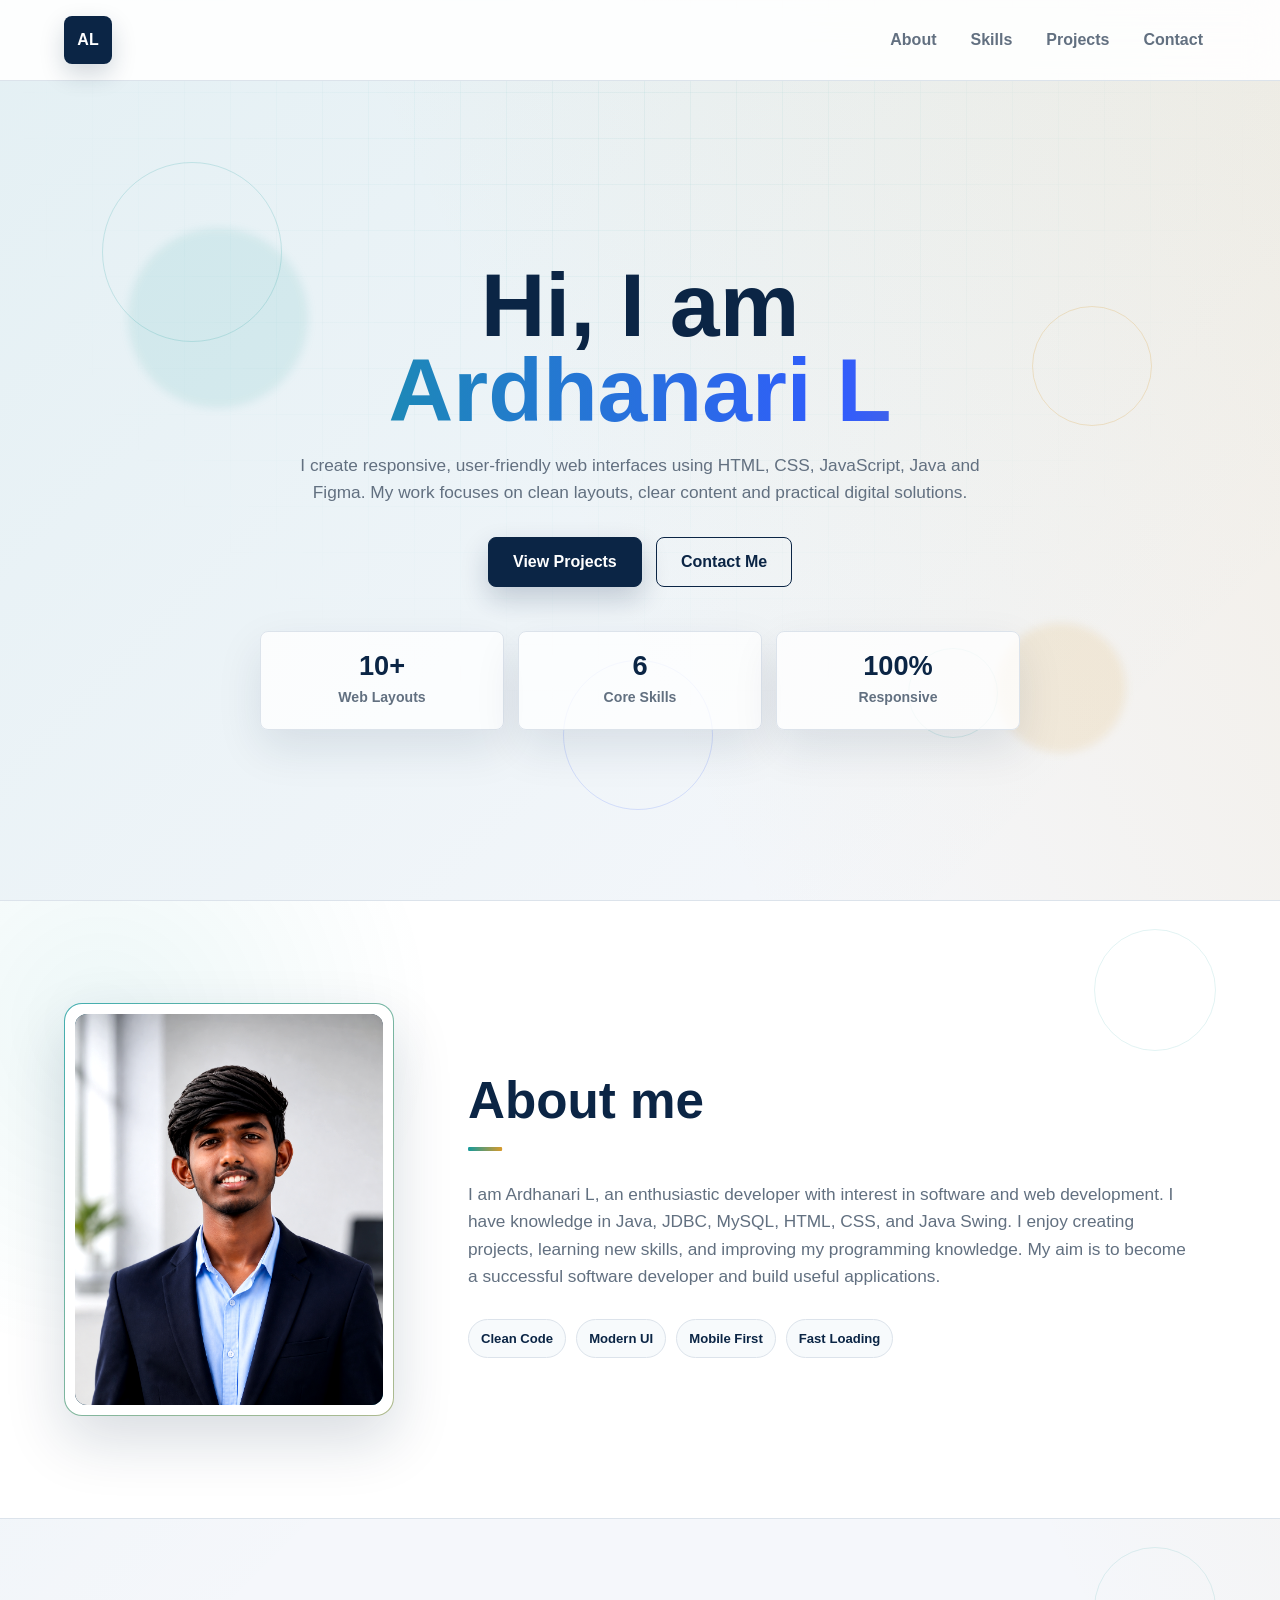
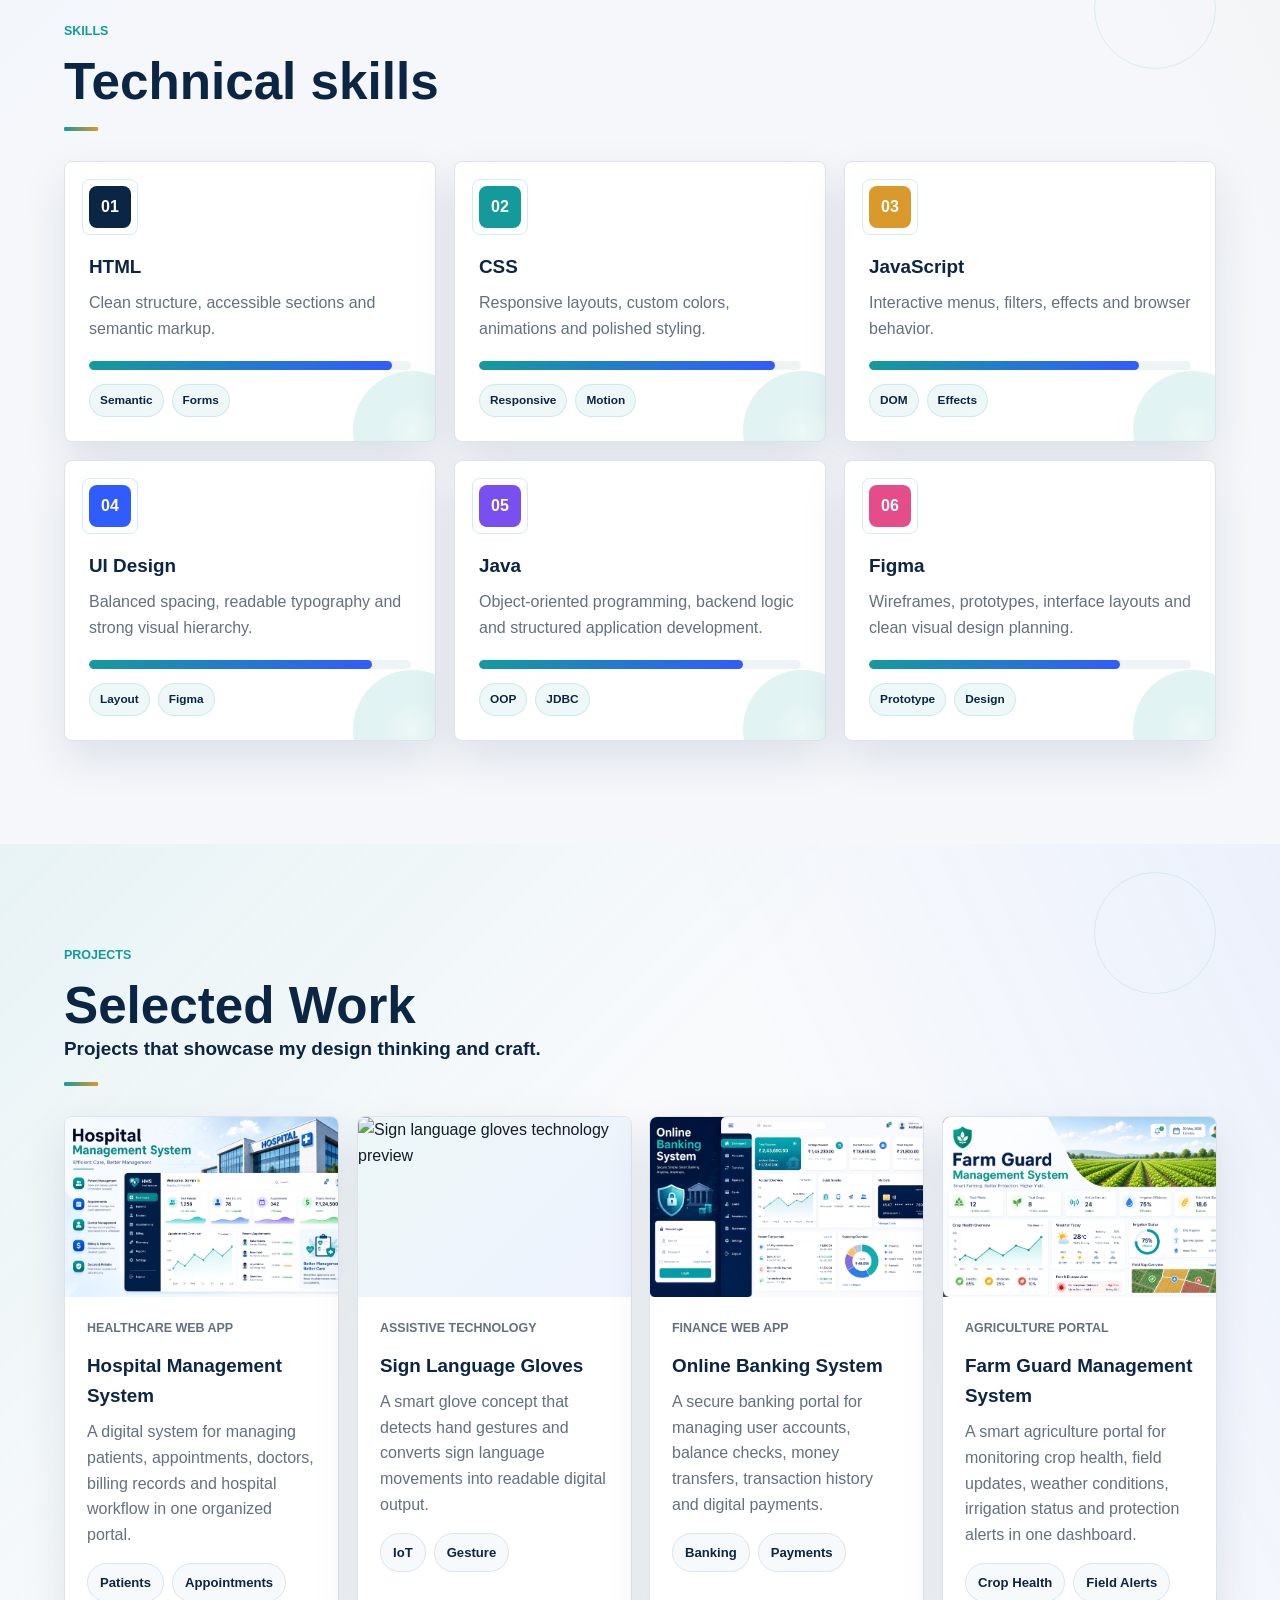
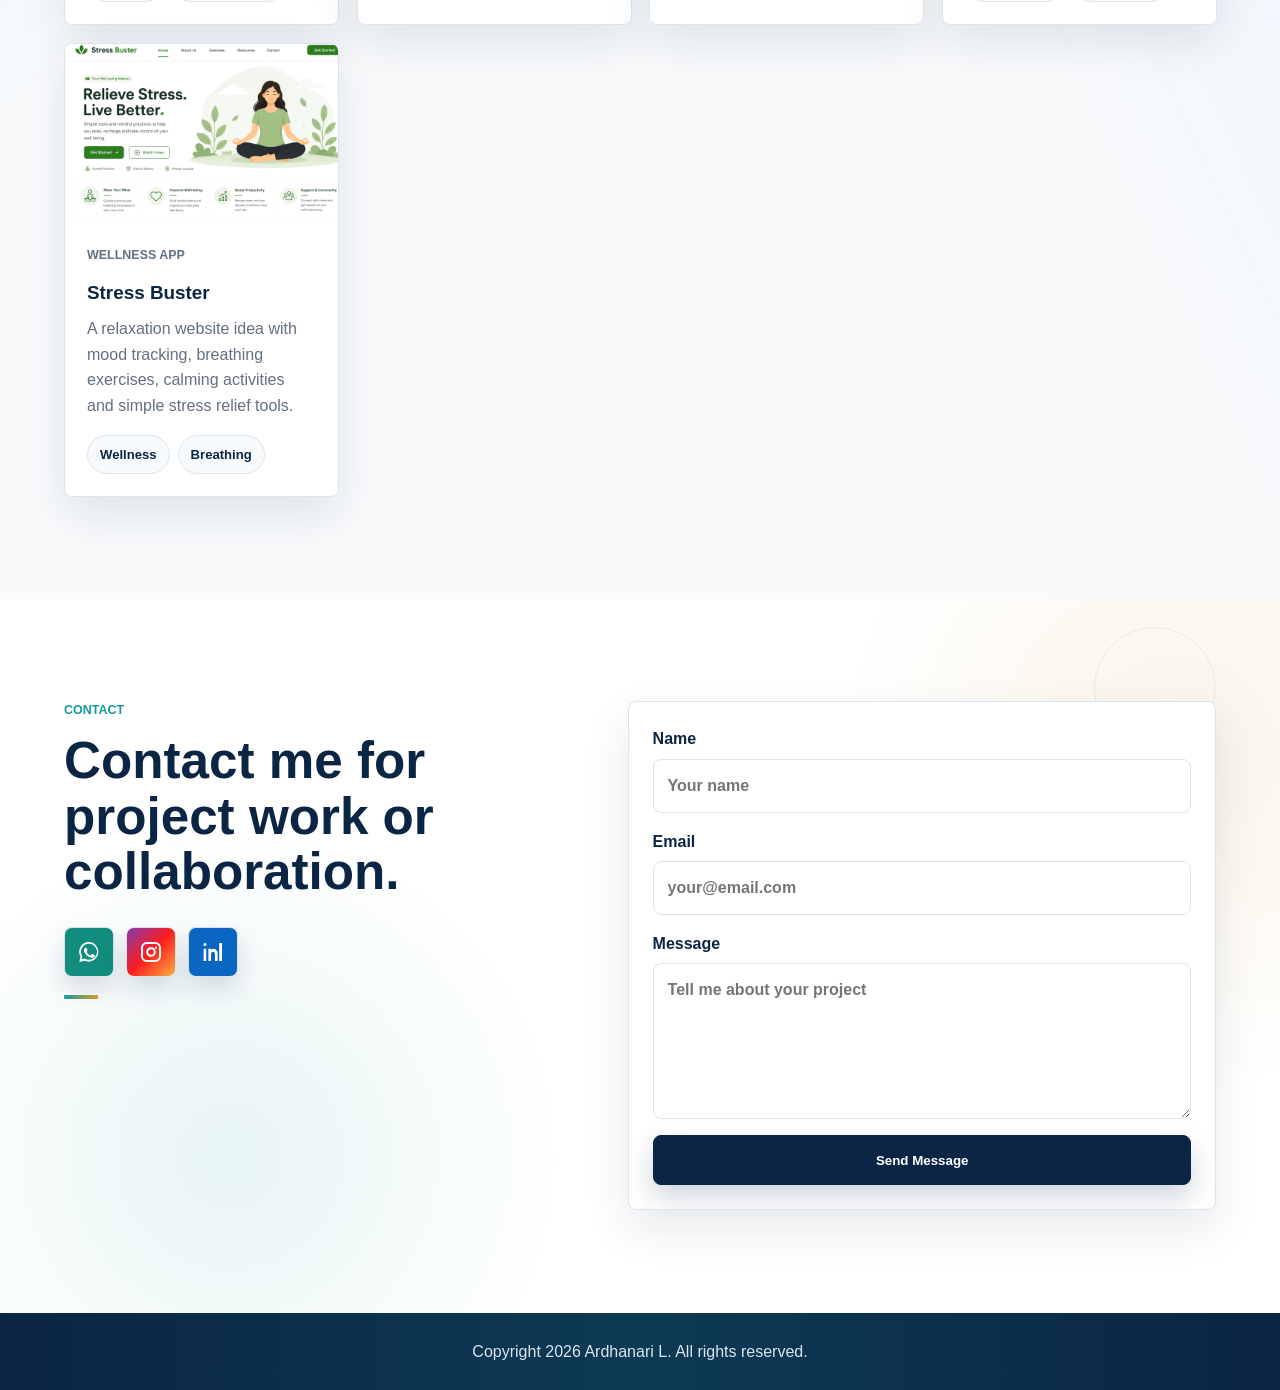
==== docs/index.html @ 386e97bb "docs added" ====
<!DOCTYPE html>
<html lang="en">
<head>
  <meta charset="UTF-8" />
  <meta name="viewport" content="width=device-width, initial-scale=1.0" />
  <title>Ardhanari L | Portfolio</title>
  <link rel="stylesheet" href="styles.css" />
</head>
<body>
  <div class="cursor-dot" aria-hidden="true"></div>
  <div class="cursor-ring" aria-hidden="true"></div>
  <div class="ambient-motion" aria-hidden="true">
    <span></span>
    <span></span>
    <span></span>
    <span></span>
  </div>

  <header class="site-header">
    <a class="logo" href="#home" aria-label="Go to home">AL</a>

    <button class="nav-toggle" type="button" aria-label="Open menu" aria-expanded="false">
      <span></span>
      <span></span>
      <span></span>
    </button>

    <nav class="nav-links" aria-label="Main navigation">
      <a href="#about">About</a>
      <a href="#skills">Skills</a>
      <a href="#projects">Projects</a>
      <a href="#contact">Contact</a>
    </nav>
  </header>

  <main>
    <section class="hero" id="home">
      <div class="hero-copy">
        <p class="eyebrow"></p>
        <h1>Hi, I am <span>Ardhanari L</span></h1>
        <p class="hero-text">
          I create responsive, user-friendly web interfaces using HTML, CSS, JavaScript, Java and Figma. My work focuses on clean layouts, clear content and practical digital solutions.
        </p>
        <div class="hero-actions">
          <a class="btn primary" href="#projects">View Projects</a>
          <a class="btn secondary" href="#contact">Contact Me</a>
        </div>
        <div class="hero-stats" aria-label="Portfolio highlights">
          <div>
            <strong>10+</strong>
            <span>Web Layouts</span>
          </div>
          <div>
            <strong>6</strong>
            <span>Core Skills</span>
          </div>
          <div>
            <strong>100%</strong>
            <span>Responsive</span>
          </div>
        </div>
      </div>
    </section>

    <section class="section about-section" id="about">
      <div class="about-layout">
        <div class="about-photo">
          <div class="photo-bg" aria-hidden="true"></div>
          <img src="assets/about-profile-altered.png" alt="Ardhanari L profile photo" />
        </div>
        <div>
          <div class="section-heading">
            <p class="eyebrow"></p>
            <h2>About me</h2>
          </div>
          <p class="about-text">
            I am Ardhanari L, an enthusiastic developer with interest in software and web development. I have knowledge in Java, JDBC, MySQL, HTML, CSS, and Java Swing. I enjoy creating projects, learning new skills, and improving my programming knowledge. My aim is to become a successful software developer and build useful applications.
          </p>
          <div class="about-strip">
            <span>Clean Code</span>
            <span>Modern UI</span>
            <span>Mobile First</span>
            <span>Fast Loading</span>
          </div>
        </div>
      </div>
    </section>

    <section class="section" id="skills">
      <div class="section-heading">
        <p class="eyebrow">Skills</p>
        <h2>Technical skills</h2>
      </div>

      <div class="skills-grid">
        <div class="skill-card">
          <span>01</span>
          <h3>HTML</h3>
          <p>Clean structure, accessible sections and semantic markup.</p>
          <div class="skill-meter" style="--level: 94%"><i></i></div>
          <div class="skill-chips">
            <small>Semantic</small>
            <small>Forms</small>
          </div>
        </div>
        <div class="skill-card">
          <span>02</span>
          <h3>CSS</h3>
          <p>Responsive layouts, custom colors, animations and polished styling.</p>
          <div class="skill-meter" style="--level: 92%"><i></i></div>
          <div class="skill-chips">
            <small>Responsive</small>
            <small>Motion</small>
          </div>
        </div>
        <div class="skill-card">
          <span>03</span>
          <h3>JavaScript</h3>
          <p>Interactive menus, filters, effects and browser behavior.</p>
          <div class="skill-meter" style="--level: 84%"><i></i></div>
          <div class="skill-chips">
            <small>DOM</small>
            <small>Effects</small>
          </div>
        </div>
        <div class="skill-card">
          <span>04</span>
          <h3>UI Design</h3>
          <p>Balanced spacing, readable typography and strong visual hierarchy.</p>
          <div class="skill-meter" style="--level: 88%"><i></i></div>
          <div class="skill-chips">
            <small>Layout</small>
            <small>Figma</small>
          </div>
        </div>
        <div class="skill-card">
          <span>05</span>
          <h3>Java</h3>
          <p>Object-oriented programming, backend logic and structured application development.</p>
          <div class="skill-meter" style="--level: 82%"><i></i></div>
          <div class="skill-chips">
            <small>OOP</small>
            <small>JDBC</small>
          </div>
        </div>
        <div class="skill-card">
          <span>06</span>
          <h3>Figma</h3>
          <p>Wireframes, prototypes, interface layouts and clean visual design planning.</p>
          <div class="skill-meter" style="--level: 78%"><i></i></div>
          <div class="skill-chips">
            <small>Prototype</small>
            <small>Design</small>
          </div>
        </div>
      </div>
    </section>

    <section class="section projects-section" id="projects">
      <div class="section-heading">
        <p class="eyebrow">Projects</p>
        <h2>Selected Work</h2>
        <h3>Projects that showcase my design thinking and craft.</h3>
      </div>

      <div class="project-grid">
        <article class="project-card hospital">
          <div class="project-visual" aria-label="Hospital management system related image">
            <img src="assets/hospital-management-system.png" alt="Hospital management system dashboard preview" />
          </div>
          <div class="project-body">
            <p class="project-type">Healthcare Web App</p>
            <h3>Hospital Management System</h3>
            <p>A digital system for managing patients, appointments, doctors, billing records and hospital workflow in one organized portal.</p>
            <div class="project-tags">
              <span>Patients</span>
              <span>Appointments</span>
            </div>
          </div>
        </article>

        <article class="project-card gloves">
          <div class="project-visual" aria-label="Sign language gloves related image">
            <img src="https://physicsworld.com/wp-content/uploads/2017/07/2017-07-19-flash-1.jpg" alt="Sign language gloves technology preview" data-fallback="Sign Language Gloves" />
          </div>
          <div class="project-body">
            <p class="project-type">Assistive Technology</p>
            <h3>Sign Language Gloves</h3>
            <p>A smart glove concept that detects hand gestures and converts sign language movements into readable digital output.</p>
            <div class="project-tags">
              <span>IoT</span>
              <span>Gesture</span>
            </div>
          </div>
        </article>

        <article class="project-card banking">
          <div class="project-visual" aria-label="Online banking system related image">
            <img src="assets/online-banking-system.png" alt="Online banking system dashboard preview" />
          </div>
          <div class="project-body">
            <p class="project-type">Finance Web App</p>
            <h3>Online Banking System</h3>
            <p>A secure banking portal for managing user accounts, balance checks, money transfers, transaction history and digital payments.</p>
            <div class="project-tags">
              <span>Banking</span>
              <span>Payments</span>
            </div>
          </div>
        </article>

        <article class="project-card farm">
          <div class="project-visual" aria-label="Farm guard digital management portal related image">
            <img src="assets/farm-guard-management-system-v2.png" alt="Farm Guard management system dashboard preview" />
          </div>
          <div class="project-body">
            <p class="project-type">Agriculture Portal</p>
            <h3>Farm Guard Management System</h3>
            <p>A smart agriculture portal for monitoring crop health, field updates, weather conditions, irrigation status and protection alerts in one dashboard.</p>
            <div class="project-tags">
              <span>Crop Health</span>
              <span>Field Alerts</span>
            </div>
          </div>
        </article>

        <article class="project-card stress">
          <div class="project-visual" aria-label="Stress buster related image">
            <img src="assets/stress-buster.png" alt="Stress Buster wellness website preview" />
          </div>
          <div class="project-body">
            <p class="project-type">Wellness App</p>
            <h3>Stress Buster</h3>
            <p>A relaxation website idea with mood tracking, breathing exercises, calming activities and simple stress relief tools.</p>
            <div class="project-tags">
              <span>Wellness</span>
              <span>Breathing</span>
            </div>
          </div>
        </article>
      </div>
    </section>

    <section class="section contact-section" id="contact">
      <div class="section-heading">
        <p class="eyebrow">Contact</p>
        <h2>Contact me for project work or collaboration.</h2>
        <div class="social-links" aria-label="Social media links">
          <a class="social-link whatsapp" href="https://wa.me/919363608594" target="_blank" rel="noreferrer" aria-label="WhatsApp">
            <svg viewBox="0 0 24 24" aria-hidden="true">
              <path d="M12.04 2a9.84 9.84 0 0 0-8.48 14.84L2.36 22l5.28-1.16A9.82 9.82 0 1 0 12.04 2Zm0 1.8a8.02 8.02 0 1 1 0 16.04 8.05 8.05 0 0 1-4.06-1.1l-.3-.18-3.04.66.68-2.94-.2-.32A8.03 8.03 0 0 1 12.04 3.8Zm-3.42 4.1c-.18 0-.46.07-.7.34-.24.26-.92.9-.92 2.2s.94 2.56 1.08 2.74c.14.18 1.84 2.92 4.56 3.98 2.26.9 2.72.72 3.22.68.5-.04 1.6-.66 1.82-1.3.22-.64.22-1.18.16-1.3-.08-.12-.26-.18-.54-.32-.28-.14-1.62-.8-1.88-.9-.26-.1-.44-.14-.62.14-.18.28-.72.9-.88 1.08-.16.18-.32.2-.6.06-.28-.14-1.18-.44-2.24-1.38-.82-.74-1.38-1.66-1.54-1.94-.16-.28-.02-.42.12-.56.12-.12.28-.32.42-.48.14-.16.18-.28.28-.46.1-.18.04-.34-.02-.48-.06-.14-.62-1.5-.86-2.06-.22-.54-.46-.46-.64-.46h-.3Z" />
            </svg>
          </a>
          <a class="social-link instagram" href="https://www.instagram.com/itz._.addhu_07" target="_blank" rel="noreferrer" aria-label="Instagram">
            <svg viewBox="0 0 24 24" aria-hidden="true">
              <path d="M7.8 2h8.4A5.8 5.8 0 0 1 22 7.8v8.4a5.8 5.8 0 0 1-5.8 5.8H7.8A5.8 5.8 0 0 1 2 16.2V7.8A5.8 5.8 0 0 1 7.8 2Zm0 2A3.8 3.8 0 0 0 4 7.8v8.4A3.8 3.8 0 0 0 7.8 20h8.4a3.8 3.8 0 0 0 3.8-3.8V7.8A3.8 3.8 0 0 0 16.2 4H7.8Zm4.2 3.2A4.8 4.8 0 1 1 7.2 12 4.8 4.8 0 0 1 12 7.2Zm0 2A2.8 2.8 0 1 0 14.8 12 2.8 2.8 0 0 0 12 9.2Zm5.05-2.6a1.15 1.15 0 1 1-1.15 1.15 1.15 1.15 0 0 1 1.15-1.15Z" />
            </svg>
          </a>
          <a class="social-link linkedin" href="https://www.linkedin.com/in/Ardhanari L" target="_blank" rel="noreferrer" aria-label="LinkedIn">
            <svg viewBox="0 0 24 24" aria-hidden="true">
              <path d="M5.2 8.7H2.6V21h2.6V8.7ZM3.9 3A1.54 1.54 0 1 0 5.5 4.54 1.53 1.53 0 0 0 3.9 3Zm6 5.7H7.4V21H10v-6.5c0-1.72.78-2.74 2.16-2.74 1.24 0 1.84.88 1.84 2.52V21h2.6v-7.18c0-3.48-1.86-5.1-4.34-5.1A3.02 3.02 0 0 0 10 9.96V8.7ZM18.2 3H21v18h-2.8V3Z" />
            </svg>
          </a>
        </div>
      </div>

      <form class="contact-form">
        <label>
          Name
          <input type="text" placeholder="Your name" required />
        </label>
        <label>
          Email
          <input type="email" placeholder="your@email.com" required />
        </label>
        <label>
          Message
          <textarea rows="5" placeholder="Tell me about your project" required></textarea>
        </label>
        <button class="btn primary" type="submit">Send Message</button>
      </form>
    </section>
  </main>

  <footer class="footer">
    <p>Copyright <span id="year"></span> Ardhanari L. All rights reserved.</p>
  </footer>

  <script src="script.js"></script>
</body>
</html>
---- docs/styles.css ----
:root {
  --ink: #13202b;
  --muted: #627080;
  --paper: #f5f7fb;
  --surface: #ffffff;
  --navy: #0b2545;
  --teal: #159a9c;
  --gold: #d99a2b;
  --blue: #315cfd;
  --line: #dce3eb;
  --shadow: 0 18px 45px rgba(11, 37, 69, 0.1);
}

* {
  box-sizing: border-box;
}

html {
  scroll-behavior: smooth;
}

body {
  position: relative;
  min-height: 100vh;
  margin: 0;
  color: var(--ink);
  font-family: Arial, Helvetica, sans-serif;
  line-height: 1.6;
  background:
    linear-gradient(135deg, rgba(21, 154, 156, 0.08), transparent 32%),
    linear-gradient(245deg, rgba(217, 154, 43, 0.1), transparent 28%),
    var(--paper);
  overflow-x: hidden;
}

body::before {
  position: fixed;
  inset: 0;
  z-index: -2;
  content: "";
  background-image:
    linear-gradient(rgba(21, 154, 156, 0.08) 1px, transparent 1px),
    linear-gradient(90deg, rgba(21, 154, 156, 0.08) 1px, transparent 1px);
  background-size: 46px 46px;
  mask-image: radial-gradient(circle at 50% 10%, rgba(0, 0, 0, 0.72), transparent 62%);
  animation: gridGlide 18s linear infinite;
}

@media (pointer: fine) {
  body,
  a,
  button,
  input,
  textarea {
    cursor: none;
  }
}

.cursor-dot,
.cursor-ring {
  position: fixed;
  top: 0;
  left: 0;
  z-index: 1000;
  border-radius: 50%;
  pointer-events: none;
  opacity: 0;
  transform: translate(-50%, -50%) scale(1);
  transition: opacity 0.2s ease;
}

.cursor-dot {
  width: 8px;
  height: 8px;
  background: var(--teal);
  box-shadow: 0 0 16px rgba(21, 154, 156, 0.55);
}

.cursor-ring {
  width: 36px;
  height: 36px;
  border: 1px solid rgba(11, 37, 69, 0.42);
  transition:
    opacity 0.2s ease,
    width 0.18s ease,
    height 0.18s ease,
    border-color 0.18s ease,
    background 0.18s ease,
    transform 0.18s ease;
}

.cursor-dot.cursor-visible,
.cursor-ring.cursor-visible {
  opacity: 1;
}

.cursor-ring.cursor-hover {
  width: 58px;
  height: 58px;
  border-color: rgba(21, 154, 156, 0.72);
  background: rgba(21, 154, 156, 0.08);
}

.cursor-ring.cursor-click {
  transform: translate(-50%, -50%) scale(0.78);
  background: rgba(217, 154, 43, 0.14);
  border-color: rgba(217, 154, 43, 0.8);
}

.cursor-trail {
  position: fixed;
  z-index: 999;
  width: 6px;
  height: 6px;
  border-radius: 50%;
  pointer-events: none;
  background: var(--gold);
  transform: translate(-50%, -50%) scale(1);
  animation: trailFade 0.6s ease-out forwards;
}

.ambient-motion {
  position: fixed;
  inset: 0;
  z-index: -1;
  pointer-events: none;
  overflow: hidden;
}

.ambient-motion span {
  position: absolute;
  width: 180px;
  aspect-ratio: 1;
  border: 1px solid rgba(21, 154, 156, 0.18);
  border-radius: 50%;
  animation: ambientDrift 14s ease-in-out infinite;
}

.ambient-motion span:nth-child(1) {
  top: 18%;
  left: 8%;
}

.ambient-motion span:nth-child(2) {
  right: 10%;
  top: 34%;
  width: 120px;
  border-color: rgba(217, 154, 43, 0.22);
  animation-delay: -4s;
}

.ambient-motion span:nth-child(3) {
  left: 44%;
  bottom: 10%;
  width: 150px;
  border-color: rgba(49, 92, 253, 0.16);
  animation-delay: -8s;
}

.ambient-motion span:nth-child(4) {
  right: 22%;
  bottom: 18%;
  width: 90px;
  border-color: rgba(21, 154, 156, 0.14);
  animation-delay: -11s;
}

a {
  color: inherit;
  text-decoration: none;
}

img {
  display: block;
  width: 100%;
}

.site-header {
  position: sticky;
  top: 0;
  z-index: 20;
  display: flex;
  align-items: center;
  justify-content: space-between;
  padding: 16px clamp(18px, 5vw, 72px);
  background: rgba(255, 255, 255, 0.9);
  border-bottom: 1px solid var(--line);
  backdrop-filter: blur(16px);
  animation: headerDrop 0.65s ease-out both;
}

.logo {
  display: grid;
  place-items: center;
  width: 48px;
  height: 48px;
  border-radius: 8px;
  color: #fff;
  font-weight: 900;
  background: var(--navy);
  box-shadow: 0 10px 25px rgba(11, 37, 69, 0.18);
  animation: logoPulse 3.8s ease-in-out infinite;
}

.nav-links {
  display: flex;
  align-items: center;
  gap: 8px;
  font-weight: 800;
  color: var(--muted);
}

.nav-links a {
  position: relative;
  border-radius: 8px;
  padding: 9px 13px;
  overflow: hidden;
  transition: color 0.2s ease, background 0.2s ease, transform 0.2s ease;
}

.nav-links a::after {
  position: absolute;
  right: 12px;
  bottom: 6px;
  left: 12px;
  height: 2px;
  content: "";
  background: var(--teal);
  transform: scaleX(0);
  transform-origin: left;
  transition: transform 0.24s ease;
}

.nav-links a:hover,
.nav-links a.active {
  color: var(--navy);
  background: rgba(21, 154, 156, 0.12);
  transform: translateY(-1px);
}

.nav-links a:hover::after,
.nav-links a.active::after {
  transform: scaleX(1);
}

.nav-toggle {
  display: none;
  width: 44px;
  height: 44px;
  padding: 10px;
  border: 1px solid var(--line);
  border-radius: 8px;
  background: #fff;
  cursor: pointer;
}

.nav-toggle span {
  display: block;
  height: 2px;
  margin: 5px 0;
  background: var(--navy);
}

.hero {
  position: relative;
  display: grid;
  align-items: center;
  min-height: calc(100vh - 81px);
  padding: clamp(72px, 9vw, 128px) clamp(18px, 5vw, 72px);
  overflow: hidden;
}

.hero::before,
.hero::after {
  position: absolute;
  z-index: -1;
  content: "";
  border-radius: 50%;
  filter: blur(4px);
  animation: sectionGlow 9s ease-in-out infinite;
}

.hero::before {
  top: 18%;
  left: 10%;
  width: 180px;
  aspect-ratio: 1;
  background: rgba(21, 154, 156, 0.1);
}

.hero::after {
  right: 12%;
  bottom: 18%;
  width: 130px;
  aspect-ratio: 1;
  background: rgba(217, 154, 43, 0.12);
  animation-delay: -4s;
}

.hero-copy {
  width: min(100%, 980px);
  margin: 0 auto;
  text-align: center;
  animation: heroIntro 0.8s ease-out both;
}

.eyebrow,
.project-type {
  margin: 0 0 12px;
  color: var(--teal);
  font-size: 0.78rem;
  font-weight: 900;
  letter-spacing: 0;
  text-transform: uppercase;
}

h1,
h2,
h3,
p {
  margin-top: 0;
}

h1 {
  max-width: 850px;
  margin-inline: auto;
  margin-bottom: 20px;
  color: var(--navy);
  font-size: clamp(3rem, 7vw, 6.8rem);
  line-height: 0.94;
}

h1 span {
  display: block;
  color: transparent;
  background: linear-gradient(90deg, var(--teal), var(--blue), var(--gold), var(--teal));
  background-size: 220% auto;
  background-clip: text;
  animation: nameSweep 4.8s ease-in-out infinite;
}

h2 {
  max-width: 820px;
  margin-bottom: 0;
  color: var(--navy);
  font-size: clamp(2rem, 4vw, 3.9rem);
  line-height: 1.08;
}

h3 {
  margin-bottom: 8px;
  color: var(--navy);
  font-size: 1.18rem;
}

.hero-text,
.about-text {
  max-width: 720px;
  color: var(--muted);
  font-size: clamp(1rem, 1.35vw, 1.18rem);
}

.hero-text {
  margin-inline: auto;
}

.hero-actions {
  display: flex;
  flex-wrap: wrap;
  justify-content: center;
  gap: 14px;
  margin-top: 30px;
}

.btn {
  position: relative;
  display: inline-flex;
  align-items: center;
  justify-content: center;
  min-height: 50px;
  padding: 0 24px;
  border: 1px solid var(--navy);
  border-radius: 8px;
  font-weight: 900;
  cursor: pointer;
  overflow: hidden;
  transition: transform 0.2s ease, box-shadow 0.2s ease, background 0.2s ease;
}

.btn::before {
  position: absolute;
  inset: 0;
  content: "";
  background: linear-gradient(120deg, transparent 20%, rgba(255, 255, 255, 0.36), transparent 80%);
  transform: translateX(-120%);
  transition: transform 0.6s ease;
}

.btn:hover::before {
  transform: translateX(120%);
}

.btn:hover {
  transform: translateY(-2px);
}

.btn,
.skill-card,
.project-card {
  will-change: transform;
}

.btn.primary {
  color: #fff;
  background: var(--navy);
  box-shadow: 0 12px 28px rgba(11, 37, 69, 0.2);
}

.btn.secondary {
  color: var(--navy);
  background: transparent;
}

.hero-stats {
  display: grid;
  grid-template-columns: repeat(3, minmax(0, 1fr));
  gap: 14px;
  max-width: 760px;
  margin: 44px auto 0;
}

.hero-stats div {
  padding: 20px;
  border: 1px solid var(--line);
  border-radius: 8px;
  background: rgba(255, 255, 255, 0.76);
  box-shadow: var(--shadow);
  animation: statIn 0.65s ease-out both;
  transition: transform 0.24s ease, border-color 0.24s ease;
}

.hero-stats div:hover {
  transform: translateY(-5px);
  border-color: rgba(21, 154, 156, 0.4);
}

.hero-stats div:nth-child(2) {
  animation-delay: 0.12s;
}

.hero-stats div:nth-child(3) {
  animation-delay: 0.24s;
}

.hero-stats strong,
.hero-stats span {
  display: block;
}

.hero-stats strong {
  color: var(--navy);
  font-size: 1.7rem;
  line-height: 1;
}

.hero-stats span {
  margin-top: 7px;
  color: var(--muted);
  font-size: 0.88rem;
  font-weight: 800;
}

.image-fallback {
  display: grid;
  place-items: center;
  width: 100%;
  height: 100%;
  padding: 24px;
  color: var(--navy);
  font-weight: 900;
  text-align: center;
  background: linear-gradient(135deg, rgba(21, 154, 156, 0.18), rgba(217, 154, 43, 0.18));
}

.about-photo .image-fallback {
  font-size: clamp(2.5rem, 7vw, 4.5rem);
}

.section {
  position: relative;
  padding: clamp(62px, 8vw, 106px) clamp(18px, 5vw, 72px);
  overflow: hidden;
}

.section::before {
  position: absolute;
  top: 28px;
  right: clamp(18px, 5vw, 72px);
  width: 120px;
  aspect-ratio: 1;
  border: 1px solid rgba(21, 154, 156, 0.12);
  border-radius: 50%;
  content: "";
  pointer-events: none;
  animation: sectionOrbit 10s ease-in-out infinite;
}

.section-heading {
  position: relative;
  margin-bottom: 30px;
}

.section-heading::after {
  display: block;
  width: 76px;
  height: 4px;
  margin-top: 18px;
  border-radius: 999px;
  content: "";
  background: linear-gradient(90deg, var(--teal), var(--gold));
  transform: scaleX(0.45);
  transform-origin: left;
  animation: headingLine 2.8s ease-in-out infinite;
}

.about-section {
  background:
    radial-gradient(circle at 8% 20%, rgba(21, 154, 156, 0.08), transparent 26%),
    #fff;
  border-block: 1px solid var(--line);
}

.about-layout {
  display: grid;
  grid-template-columns: minmax(220px, 330px) minmax(0, 1fr);
  align-items: center;
  gap: clamp(28px, 6vw, 74px);
}

.about-photo {
  position: relative;
  aspect-ratio: 4 / 5;
  padding: 10px;
  border: 1px solid rgba(21, 154, 156, 0.28);
  border-radius: 18px;
  background:
    linear-gradient(#fff, #fff) padding-box,
    linear-gradient(135deg, rgba(21, 154, 156, 0.7), rgba(217, 154, 43, 0.55)) border-box;
  box-shadow: 0 24px 60px rgba(11, 37, 69, 0.16);
  overflow: hidden;
  animation: portraitFloat 5.8s ease-in-out infinite;
}

.photo-bg {
  position: absolute;
  inset: 10px;
  border-radius: 12px;
  background:
    radial-gradient(circle at 18% 18%, rgba(21, 154, 156, 0.38), transparent 34%),
    radial-gradient(circle at 82% 16%, rgba(217, 154, 43, 0.24), transparent 30%),
    linear-gradient(145deg, #0b2545, #173f5f 52%, #159a9c);
}

.photo-bg::before {
  position: absolute;
  inset: 0;
  content: "";
  background-image:
    linear-gradient(rgba(255, 255, 255, 0.08) 1px, transparent 1px),
    linear-gradient(90deg, rgba(255, 255, 255, 0.08) 1px, transparent 1px);
  background-size: 28px 28px;
  mask-image: linear-gradient(to bottom, rgba(0, 0, 0, 0.8), transparent 82%);
}

.about-photo::before {
  position: absolute;
  inset: 0;
  z-index: 1;
  content: "";
  background: linear-gradient(120deg, transparent 20%, rgba(255, 255, 255, 0.28), transparent 80%);
  transform: translateX(-120%);
  animation: photoShine 4.5s ease-in-out infinite;
}

.about-photo img {
  position: relative;
  z-index: 1;
  height: 100%;
  border-radius: 12px;
  object-fit: cover;
  object-position: center top;
  filter: saturate(0.94) contrast(1.05) brightness(1.02);
  mix-blend-mode: normal;
}

.about-photo:hover img {
  transform: scale(1.025);
}

.about-photo img {
  transition: transform 0.55s ease, filter 0.55s ease;
}

.about-photo:hover::after {
  background:
    linear-gradient(to top, rgba(11, 37, 69, 0.82), transparent 44%),
    linear-gradient(135deg, rgba(21, 154, 156, 0.28), transparent 50%),
    radial-gradient(circle at 50% 8%, transparent 34%, rgba(11, 37, 69, 0.18) 100%);
}

.about-photo::after {
  position: absolute;
  inset: 10px;
  border-radius: 12px;
  content: "";
  background:
    linear-gradient(to top, rgba(11, 37, 69, 0.78), transparent 46%),
    linear-gradient(135deg, rgba(21, 154, 156, 0.22), transparent 48%),
    radial-gradient(circle at 50% 8%, transparent 34%, rgba(11, 37, 69, 0.16) 100%);
  pointer-events: none;
}

.about-strip {
  display: flex;
  flex-wrap: wrap;
  gap: 10px;
  margin-top: 28px;
}

.about-strip span,
.project-tags span {
  border: 1px solid var(--line);
  border-radius: 999px;
  padding: 8px 12px;
  color: var(--navy);
  font-size: 0.82rem;
  font-weight: 900;
  background: #f7fafc;
  transition: transform 0.2s ease, color 0.2s ease, border-color 0.2s ease, background 0.2s ease;
}

.about-strip span:hover,
.project-tags span:hover {
  color: #fff;
  border-color: transparent;
  background: var(--teal);
  transform: translateY(-3px);
}

.skills-grid,
.project-grid {
  display: grid;
  gap: 18px;
}

.skills-grid {
  grid-template-columns: repeat(3, minmax(0, 1fr));
  perspective: 1000px;
}

.skill-card,
.project-card,
.contact-form {
  position: relative;
  border: 1px solid var(--line);
  border-radius: 8px;
  background: var(--surface);
  box-shadow: var(--shadow);
}

.skill-card {
  position: relative;
  min-height: 205px;
  padding: 24px;
  overflow: hidden;
  isolation: isolate;
  transition: transform 0.24s ease, border-color 0.24s ease, box-shadow 0.24s ease;
}

.skill-card::after,
.project-card::after {
  position: absolute;
  inset: 0;
  content: "";
  pointer-events: none;
  background:
    radial-gradient(circle at var(--mx, 50%) var(--my, 0%), rgba(21, 154, 156, 0.16), transparent 32%),
    linear-gradient(120deg, transparent 28%, rgba(255, 255, 255, 0.72), transparent 72%);
  opacity: 0;
  transform: translateX(-18%);
  transition: opacity 0.22s ease, transform 0.45s ease;
}

.skill-card:hover::after,
.project-card:hover::after {
  opacity: 1;
  transform: translateX(18%);
}

.skill-card::before {
  position: absolute;
  right: -36px;
  bottom: -48px;
  width: 118px;
  aspect-ratio: 1;
  border-radius: 50%;
  content: "";
  background:
    radial-gradient(circle, rgba(255, 255, 255, 0.38), transparent 34%),
    rgba(21, 154, 156, 0.12);
  transition: transform 0.3s ease, opacity 0.3s ease;
}

.skill-card:hover,
.project-card:hover {
  transform: translateY(-6px);
  border-color: rgba(21, 154, 156, 0.45);
}

.skill-card:hover {
  box-shadow: 0 24px 60px rgba(11, 37, 69, 0.16);
}

.skill-card:hover::before {
  opacity: 0.85;
  transform: scale(1.28) rotate(18deg);
}

.skill-card span {
  position: relative;
  z-index: 1;
  display: inline-grid;
  place-items: center;
  width: 42px;
  height: 42px;
  margin-bottom: 24px;
  border-radius: 8px;
  color: #fff;
  font-weight: 900;
  background: var(--navy);
  animation: badgePop 4.5s ease-in-out infinite;
}

.skill-card span::after {
  position: absolute;
  inset: -7px;
  z-index: -1;
  border: 1px solid rgba(21, 154, 156, 0.18);
  border-radius: inherit;
  content: "";
  animation: badgeRing 2.8s ease-in-out infinite;
}

.skill-card:nth-child(2) span {
  background: var(--teal);
}

.skill-card:nth-child(3) span {
  background: var(--gold);
}

.skill-card:nth-child(4) span {
  background: var(--blue);
}

.skill-card:nth-child(5) span {
  background: #7a4ff0;
}

.skill-card:nth-child(6) span {
  background: #e44d8a;
}

.skill-card p,
.project-card p {
  color: var(--muted);
}

.skill-meter {
  position: relative;
  height: 9px;
  margin-top: 20px;
  overflow: hidden;
  border-radius: 999px;
  background: #eef4f6;
}

.skill-meter i {
  display: block;
  width: var(--level);
  height: 100%;
  border-radius: inherit;
  background: linear-gradient(90deg, var(--teal), var(--blue));
  transform: scaleX(0);
  transform-origin: left;
}

.skill-card.show .skill-meter i {
  animation: meterFill 1s ease-out 0.2s both;
}

.skill-chips {
  display: flex;
  flex-wrap: wrap;
  gap: 8px;
  margin-top: 14px;
}

.skill-chips small {
  border: 1px solid rgba(21, 154, 156, 0.16);
  border-radius: 999px;
  padding: 6px 10px;
  color: var(--navy);
  font-size: 0.74rem;
  font-weight: 900;
  background: rgba(21, 154, 156, 0.07);
  transition: transform 0.2s ease, background 0.2s ease;
}

.skill-card:hover .skill-chips small {
  background: rgba(217, 154, 43, 0.12);
  transform: translateY(-2px);
}

.projects-section {
  background:
    linear-gradient(135deg, rgba(21, 154, 156, 0.07), transparent 34%),
    linear-gradient(245deg, rgba(49, 92, 253, 0.06), transparent 32%),
    #f8fafc;
}

.project-grid {
  grid-template-columns: repeat(auto-fit, minmax(230px, 1fr));
}

.project-card {
  overflow: hidden;
  transition: transform 0.25s ease, border-color 0.25s ease;
}

.project-visual {
  position: relative;
  min-height: 180px;
  aspect-ratio: 16 / 10;
  overflow: hidden;
  background: linear-gradient(135deg, #edf7f7, #eef2ff);
}

.project-visual img {
  filter: saturate(0.98) contrast(1.02);
}

.project-visual::before {
  position: absolute;
  inset: 18px;
  border: 1px solid rgba(11, 37, 69, 0.12);
  border-radius: 8px;
  content: "";
}

.project-visual::after {
  position: absolute;
  inset: auto 0 0;
  height: 42%;
  content: "";
  background: linear-gradient(to top, rgba(11, 37, 69, 0.1), transparent);
}

.project-card.hospital .project-visual::before,
.project-card.hospital .project-visual::after,
.project-card.gloves .project-visual::before,
.project-card.gloves .project-visual::after,
.project-card.banking .project-visual::before,
.project-card.banking .project-visual::after,
.project-card.farm .project-visual::before,
.project-card.farm .project-visual::after,
.project-card.stress .project-visual::before,
.project-card.stress .project-visual::after {
  content: none;
}

.project-card.hospital .project-visual img,
.project-card.gloves .project-visual img,
.project-card.banking .project-visual img,
.project-card.farm .project-visual img,
.project-card.stress .project-visual img {
  width: 100%;
  height: 100%;
  object-fit: cover;
  transition: transform 0.35s ease;
}

.project-card.hospital:hover .project-visual img,
.project-card.gloves:hover .project-visual img,
.project-card.banking:hover .project-visual img,
.project-card.farm:hover .project-visual img,
.project-card.stress:hover .project-visual img {
  transform: scale(1.04);
}

.visual-icon {
  position: absolute;
  top: 32px;
  left: 34px;
  display: grid;
  place-items: center;
  width: 58px;
  aspect-ratio: 1;
  border-radius: 8px;
  color: #fff;
  font-size: 2.4rem;
  font-weight: 900;
  background: var(--teal);
  animation: softFloat 3.2s ease-in-out infinite;
}

.visual-line {
  position: absolute;
  right: 32px;
  height: 12px;
  border-radius: 999px;
  background: rgba(11, 37, 69, 0.15);
}

.line-a {
  top: 46px;
  width: 42%;
}

.line-b {
  top: 76px;
  width: 54%;
}

.line-c {
  top: 106px;
  width: 34%;
}

.hand-shape {
  position: absolute;
  left: 38px;
  bottom: 34px;
  width: 82px;
  height: 112px;
  border-radius: 38px 38px 18px 18px;
  background: linear-gradient(145deg, #81d8d0, var(--teal));
  box-shadow: 16px -22px 0 -8px #81d8d0, 38px -16px 0 -10px #159a9c, 58px -4px 0 -14px var(--gold);
  animation: handWave 3.5s ease-in-out infinite;
}

.signal-wave {
  position: absolute;
  right: 44px;
  top: 58px;
  width: 74px;
  aspect-ratio: 1;
  border: 3px solid var(--teal);
  border-left-color: transparent;
  border-bottom-color: transparent;
  border-radius: 50%;
  transform: rotate(45deg);
  animation: signalPulse 2.4s ease-in-out infinite;
}

.wave-two {
  right: 24px;
  top: 38px;
  width: 116px;
  opacity: 0.45;
  animation-delay: 0.3s;
}

.signal-dot {
  position: absolute;
  right: 94px;
  top: 98px;
  width: 15px;
  aspect-ratio: 1;
  border-radius: 50%;
  background: var(--gold);
}

.field-row {
  position: absolute;
  left: 34px;
  right: 34px;
  height: 22px;
  border-radius: 999px;
  background: linear-gradient(90deg, #8ccf83, rgba(21, 154, 156, 0.34));
  transform: skewY(-10deg);
  animation: fieldMove 4s ease-in-out infinite;
}

.row-one {
  bottom: 42px;
}

.row-two {
  bottom: 78px;
  animation-delay: 0.2s;
}

.row-three {
  bottom: 114px;
  animation-delay: 0.4s;
}

.shield-mark {
  position: absolute;
  top: 28px;
  right: 40px;
  width: 64px;
  height: 76px;
  background: linear-gradient(145deg, var(--teal), var(--blue));
  clip-path: polygon(50% 0, 100% 18%, 88% 78%, 50% 100%, 12% 78%, 0 18%);
  animation: softFloat 3.4s ease-in-out infinite;
}

.calm-circle {
  position: absolute;
  top: 32px;
  left: 50%;
  width: 92px;
  aspect-ratio: 1;
  border: 12px solid var(--teal);
  border-right-color: var(--gold);
  border-radius: 50%;
  transform: translateX(-50%);
  animation: calmBreathe 3.2s ease-in-out infinite;
}

.calm-bar {
  position: absolute;
  left: 42px;
  right: 42px;
  height: 12px;
  border-radius: 999px;
  background: rgba(11, 37, 69, 0.15);
}

.bar-one {
  bottom: 74px;
  animation: barGrow 3s ease-in-out infinite;
}

.bar-two {
  right: 82px;
  bottom: 50px;
  animation: barGrow 3s ease-in-out infinite 0.2s;
}

.bar-three {
  right: 118px;
  bottom: 26px;
  animation: barGrow 3s ease-in-out infinite 0.4s;
}

.project-body {
  padding: 22px;
}

.project-tags {
  display: flex;
  flex-wrap: wrap;
  gap: 8px;
  margin-top: 16px;
}

.contact-section {
  position: relative;
  display: grid;
  grid-template-columns: minmax(0, 0.9fr) minmax(300px, 1fr);
  gap: 34px;
  align-items: start;
  background:
    radial-gradient(circle at 92% 22%, rgba(217, 154, 43, 0.11), transparent 26%),
    radial-gradient(circle at 18% 78%, rgba(21, 154, 156, 0.1), transparent 28%),
    #fff;
}

.contact-section .section-heading {
  margin-bottom: 0;
}

.social-links {
  display: flex;
  flex-wrap: wrap;
  gap: 12px;
  margin-top: 28px;
}

.social-link {
  position: relative;
  display: inline-grid;
  place-items: center;
  width: 50px;
  height: 50px;
  border: 1px solid var(--line);
  border-radius: 8px;
  color: #fff;
  background: var(--navy);
  box-shadow: 0 12px 24px rgba(11, 37, 69, 0.14);
  overflow: hidden;
  transition: transform 0.2s ease, box-shadow 0.2s ease;
}

.social-link::before {
  position: absolute;
  inset: -35%;
  content: "";
  background: conic-gradient(from 180deg, transparent, rgba(255, 255, 255, 0.5), transparent);
  opacity: 0;
  animation: socialSpin 3.2s linear infinite;
}

.social-link:hover {
  transform: translateY(-4px) rotate(4deg);
  box-shadow: 0 18px 34px rgba(11, 37, 69, 0.2);
}

.social-link:hover::before {
  opacity: 1;
}

.social-link svg {
  position: relative;
  z-index: 1;
  width: 24px;
  height: 24px;
  fill: currentColor;
}

.social-link.whatsapp {
  background: #128c7e;
}

.social-link.instagram {
  background: linear-gradient(135deg, #833ab4, #fd1d1d, #fcb045);
}

.social-link.linkedin {
  background: #0a66c2;
}

.contact-form {
  display: grid;
  gap: 16px;
  padding: 24px;
  overflow: hidden;
}

.contact-form::before {
  position: absolute;
  inset: 0;
  content: "";
  background: linear-gradient(120deg, transparent, rgba(21, 154, 156, 0.08), transparent);
  transform: translateX(-100%);
  animation: formSheen 5s ease-in-out infinite;
}

label {
  position: relative;
  z-index: 1;
  display: grid;
  gap: 7px;
  color: var(--navy);
  font-weight: 900;
}

input,
textarea {
  width: 100%;
  border: 1px solid var(--line);
  border-radius: 8px;
  padding: 13px 14px;
  color: var(--ink);
  font: inherit;
  background: #fff;
  transition: border-color 0.2s ease, box-shadow 0.2s ease, transform 0.2s ease;
}

input:focus,
textarea:focus {
  outline: 3px solid rgba(21, 154, 156, 0.18);
  border-color: var(--teal);
  box-shadow: 0 10px 24px rgba(21, 154, 156, 0.12);
  transform: translateY(-2px);
}

.footer {
  position: relative;
  padding: 26px 18px;
  color: #d9e5ee;
  text-align: center;
  background: var(--navy);
  overflow: hidden;
}

.footer::before {
  position: absolute;
  inset: 0;
  content: "";
  background: linear-gradient(90deg, transparent, rgba(21, 154, 156, 0.18), transparent);
  animation: footerSweep 5.5s ease-in-out infinite;
}

.footer p {
  position: relative;
  margin: 0;
}

.reveal {
  opacity: 0;
  transform: translateY(18px);
  transition: opacity 0.55s ease, transform 0.55s ease;
}

.reveal.show {
  opacity: 1;
  transform: translateY(0);
}

@keyframes heroIntro {
  from {
    opacity: 0;
    transform: translateY(28px);
  }

  to {
    opacity: 1;
    transform: translateY(0);
  }
}

@keyframes statIn {
  from {
    opacity: 0;
    transform: translateY(18px) scale(0.96);
  }

  to {
    opacity: 1;
    transform: translateY(0) scale(1);
  }
}

@keyframes photoShine {
  0%,
  45% {
    transform: translateX(-120%);
  }

  70%,
  100% {
    transform: translateX(120%);
  }
}

@keyframes softFloat {
  0%,
  100% {
    transform: translateY(0);
  }

  50% {
    transform: translateY(-8px);
  }
}

@keyframes handWave {
  0%,
  100% {
    transform: rotate(-3deg);
  }

  50% {
    transform: rotate(6deg) translateY(-4px);
  }
}

@keyframes signalPulse {
  0%,
  100% {
    opacity: 0.35;
    transform: rotate(45deg) scale(0.94);
  }

  50% {
    opacity: 0.9;
    transform: rotate(45deg) scale(1.05);
  }
}

@keyframes fieldMove {
  0%,
  100% {
    transform: skewY(-10deg) translateX(0);
  }

  50% {
    transform: skewY(-10deg) translateX(8px);
  }
}

@keyframes calmBreathe {
  0%,
  100% {
    transform: translateX(-50%) scale(0.92);
  }

  50% {
    transform: translateX(-50%) scale(1.06);
  }
}

@keyframes barGrow {
  0%,
  100% {
    transform: scaleX(0.72);
    transform-origin: left;
  }

  50% {
    transform: scaleX(1);
  }
}

@keyframes sectionGlow {
  0%,
  100% {
    transform: translateY(0) scale(1);
    opacity: 0.68;
  }

  50% {
    transform: translateY(-24px) scale(1.14);
    opacity: 1;
  }
}

@keyframes sectionOrbit {
  0%,
  100% {
    transform: translate(0, 0) rotate(0deg);
  }

  50% {
    transform: translate(-18px, 16px) rotate(18deg);
  }
}

@keyframes headingLine {
  0%,
  100% {
    transform: scaleX(0.45);
  }

  50% {
    transform: scaleX(1);
  }
}

@keyframes badgePop {
  0%,
  100% {
    transform: scale(1);
  }

  50% {
    transform: scale(1.08) rotate(-2deg);
  }
}

@keyframes badgeRing {
  0%,
  100% {
    opacity: 0.35;
    transform: scale(0.92);
  }

  50% {
    opacity: 0.8;
    transform: scale(1.14);
  }
}

@keyframes meterFill {
  to {
    transform: scaleX(1);
  }
}

@keyframes socialSpin {
  to {
    transform: rotate(1turn);
  }
}

@keyframes formSheen {
  0%,
  58% {
    transform: translateX(-100%);
  }

  100% {
    transform: translateX(100%);
  }
}

@keyframes footerSweep {
  0%,
  100% {
    transform: translateX(-80%);
  }

  50% {
    transform: translateX(80%);
  }
}

@keyframes headerDrop {
  from {
    opacity: 0;
    transform: translateY(-18px);
  }

  to {
    opacity: 1;
    transform: translateY(0);
  }
}

@keyframes gridGlide {
  from {
    background-position: 0 0, 0 0;
  }

  to {
    background-position: 46px 46px, 46px 46px;
  }
}

@keyframes logoPulse {
  0%,
  100% {
    box-shadow: 0 10px 25px rgba(11, 37, 69, 0.18);
  }

  50% {
    box-shadow: 0 12px 30px rgba(21, 154, 156, 0.38);
  }
}

@keyframes nameSweep {
  0%,
  100% {
    background-position: 0% center;
  }

  50% {
    background-position: 100% center;
  }
}

@keyframes portraitFloat {
  0%,
  100% {
    transform: translateY(0);
  }

  50% {
    transform: translateY(-10px);
  }
}

@keyframes ambientDrift {
  0%,
  100% {
    transform: translate(0, 0) scale(1);
  }

  50% {
    transform: translate(24px, -28px) scale(1.12);
  }
}

@keyframes trailFade {
  to {
    opacity: 0;
    transform: translate(-50%, -50%) scale(2.4);
  }
}

@media (prefers-reduced-motion: reduce) {
  *,
  *::before,
  *::after {
    scroll-behavior: auto !important;
    animation: none !important;
    transition: none !important;
  }
}

@media (max-width: 1100px) {
  .project-grid {
    grid-template-columns: repeat(2, minmax(0, 1fr));
  }
}

@media (max-width: 900px) {
  .contact-section,
  .about-layout {
    grid-template-columns: 1fr;
  }

  .about-photo {
    width: min(100%, 330px);
  }

  .skills-grid {
    grid-template-columns: repeat(2, minmax(0, 1fr));
  }
}

@media (max-width: 680px) {
  body {
    cursor: auto;
  }

  .cursor-dot,
  .cursor-ring,
  .cursor-trail {
    display: none;
  }

  .site-header {
    padding-inline: 18px;
  }

  .nav-toggle {
    display: block;
  }

  .nav-links {
    position: absolute;
    top: 80px;
    right: 18px;
    left: 18px;
    display: none;
    flex-direction: column;
    align-items: stretch;
    gap: 4px;
    padding: 12px;
    border: 1px solid var(--line);
    border-radius: 8px;
    background: #fff;
    box-shadow: var(--shadow);
  }

  .nav-links.open {
    display: flex;
  }

  .nav-links a {
    padding: 13px 12px;
  }

  .hero {
    min-height: auto;
  }

  .hero-stats,
  .skills-grid,
  .project-grid {
    grid-template-columns: 1fr;
  }

  .hero-actions {
    align-items: stretch;
    flex-direction: column;
  }

  .btn {
    width: 100%;
  }
}
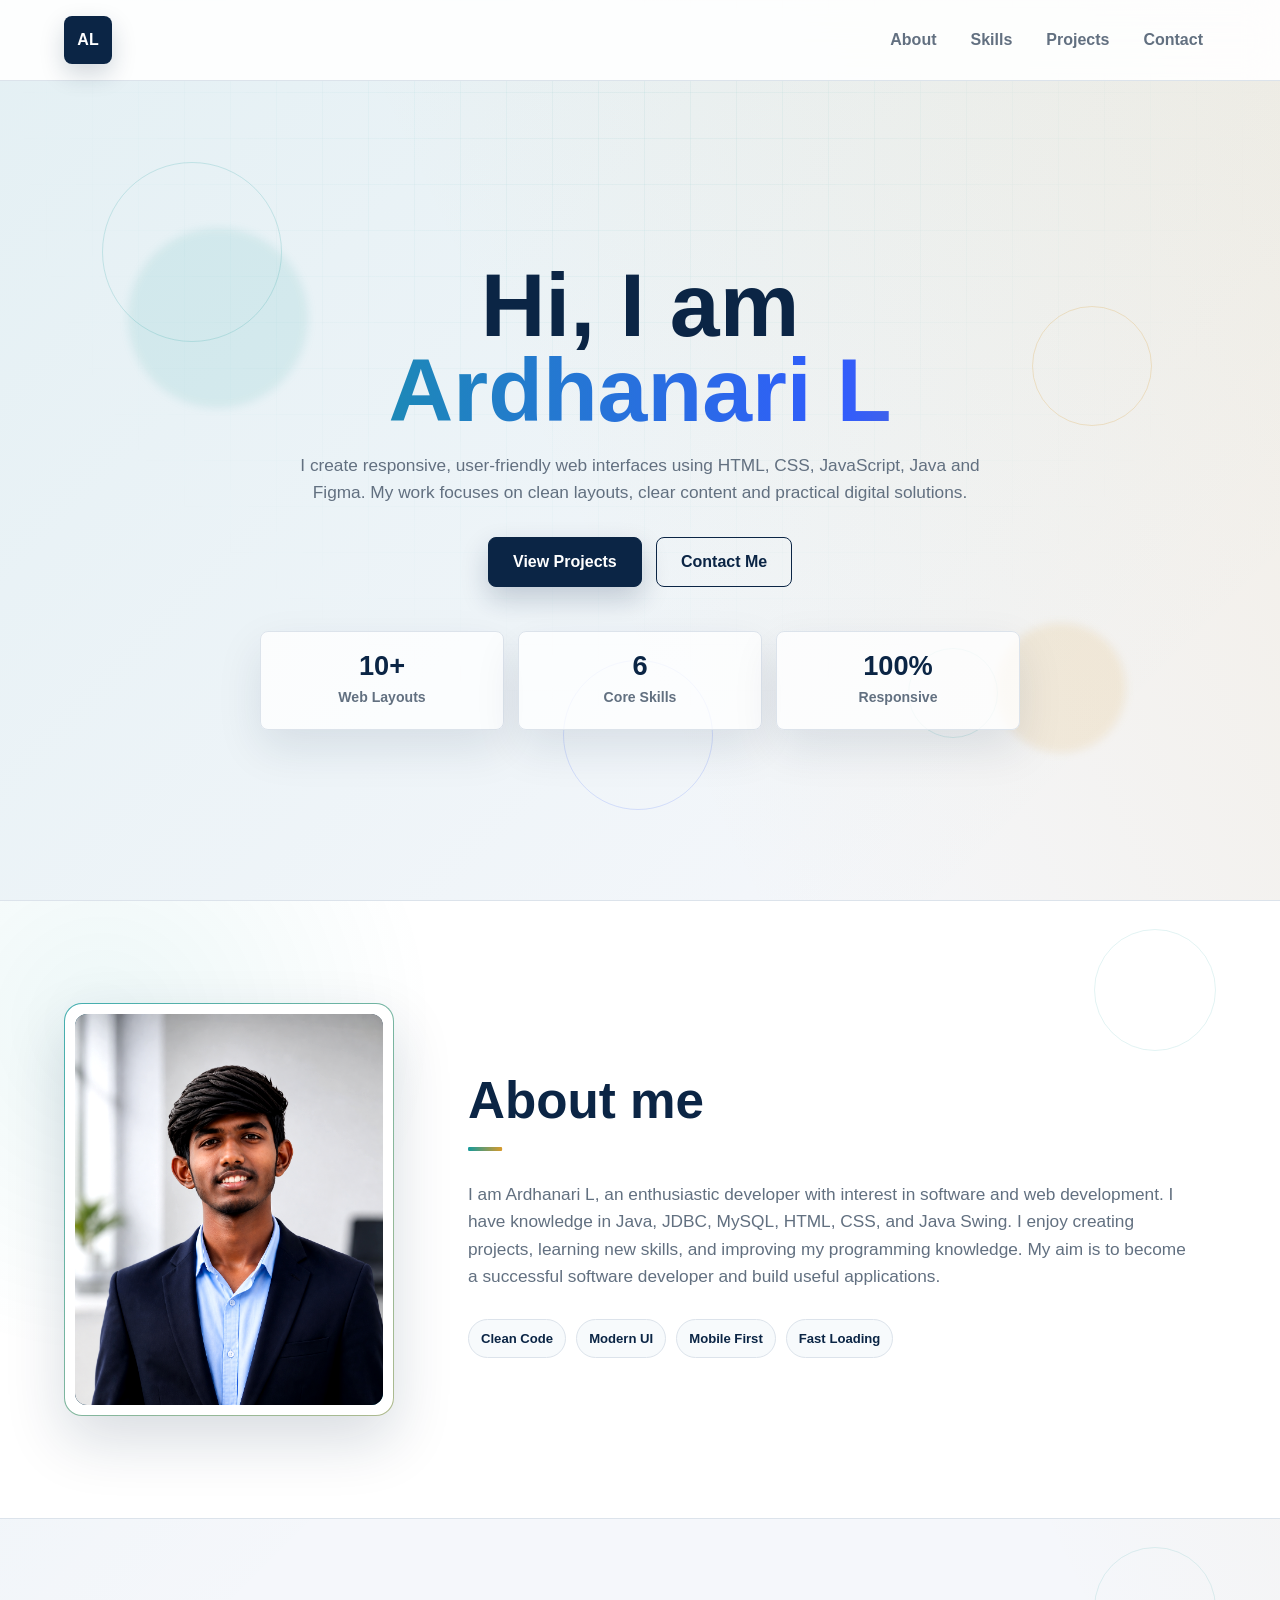
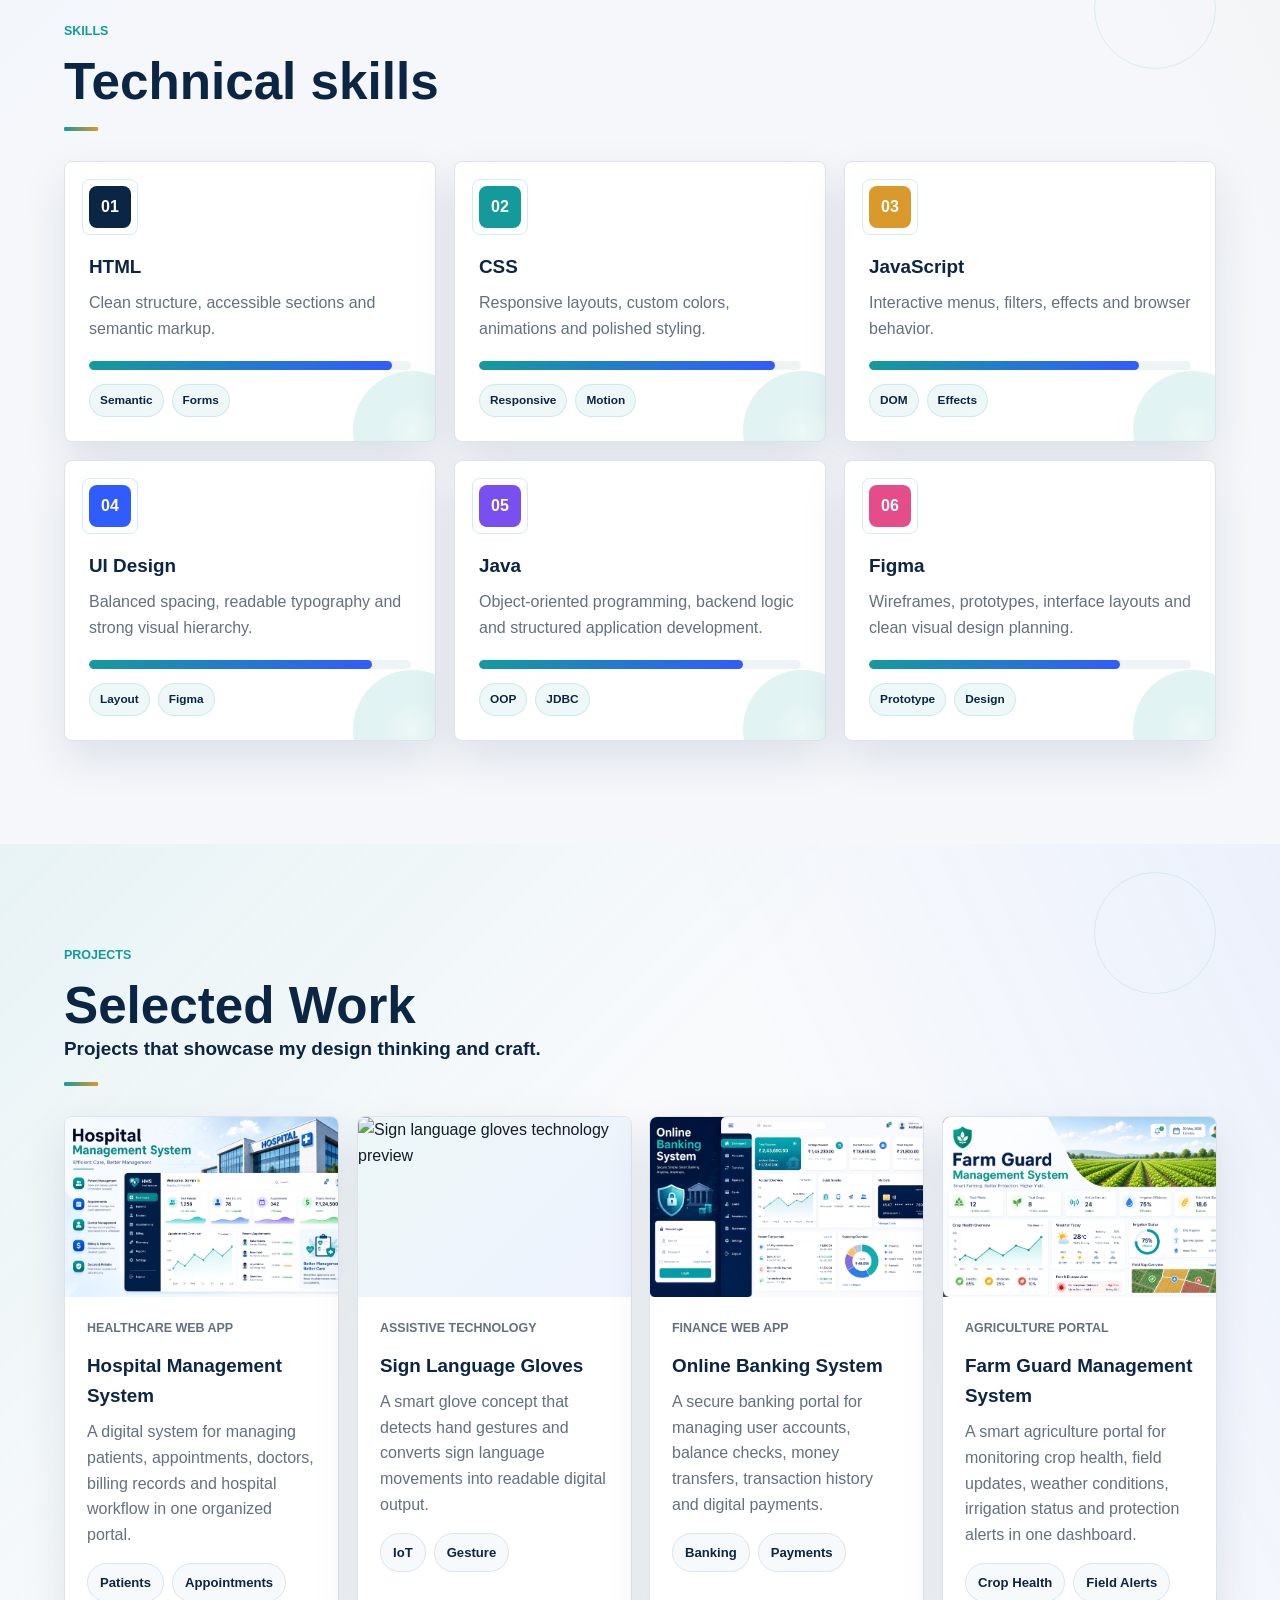
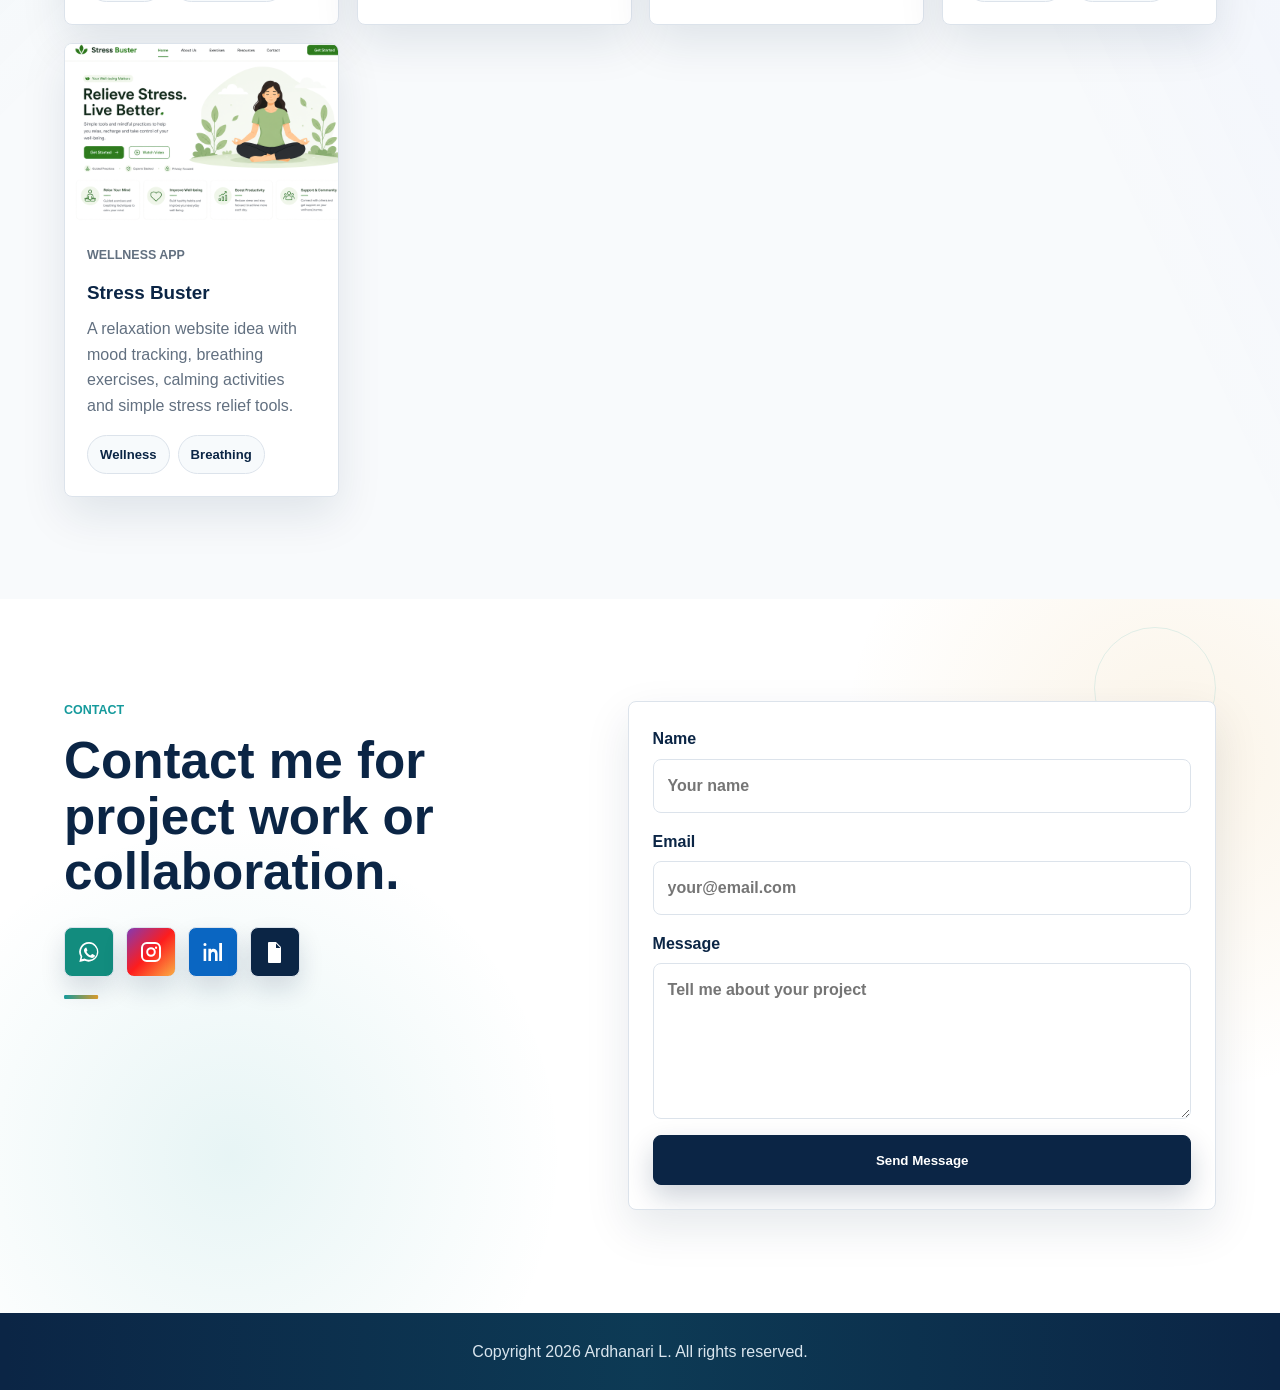
==== commit 0ac0aff8: "Add resume link to index.html" ====
--- a/docs/index.html
+++ b/docs/index.html
@@ -259,6 +259,11 @@
           <a class="social-link linkedin" href="https://www.linkedin.com/in/Ardhanari L" target="_blank" rel="noreferrer" aria-label="LinkedIn">
             <svg viewBox="0 0 24 24" aria-hidden="true">
               <path d="M5.2 8.7H2.6V21h2.6V8.7ZM3.9 3A1.54 1.54 0 1 0 5.5 4.54 1.53 1.53 0 0 0 3.9 3Zm6 5.7H7.4V21H10v-6.5c0-1.72.78-2.74 2.16-2.74 1.24 0 1.84.88 1.84 2.52V21h2.6v-7.18c0-3.48-1.86-5.1-4.34-5.1A3.02 3.02 0 0 0 10 9.96V8.7ZM18.2 3H21v18h-2.8V3Z" />
+            </svg>
+          </a>
+          <a class="social-link resume" href="resume.pdf" target="_blank" rel="noreferrer" aria-label="Resume">
+            <svg viewBox="0 0 24 24" aria-hidden="true">
+              <path d="M6 2h7l5 5v15a1 1 0 0 1-1 1H6a1 1 0 0 1-1-1V3a1 1 0 0 1 1-1Zm7 1.5V8h4.5L13 3.5ZM8 11h8v2H8v-2Zm0 4h8v2H8v-2Z" />
             </svg>
           </a>
         </div>
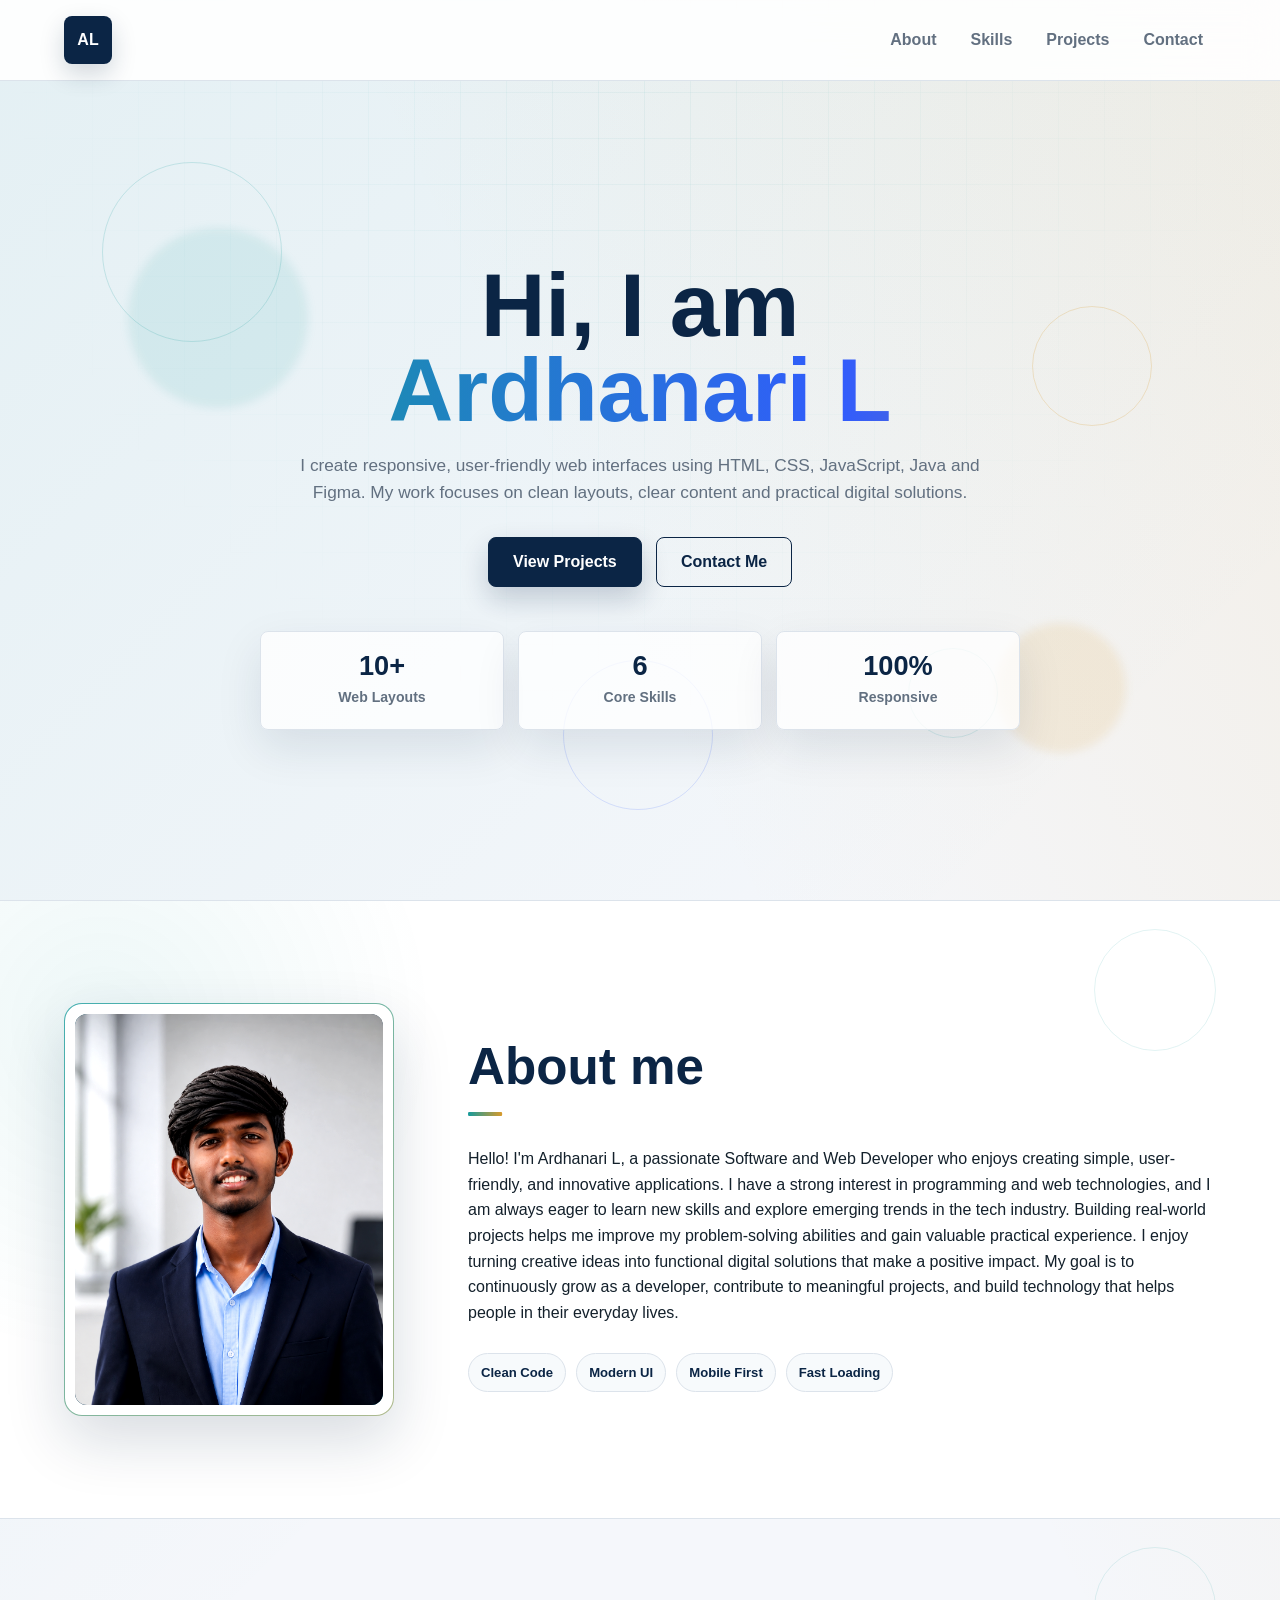
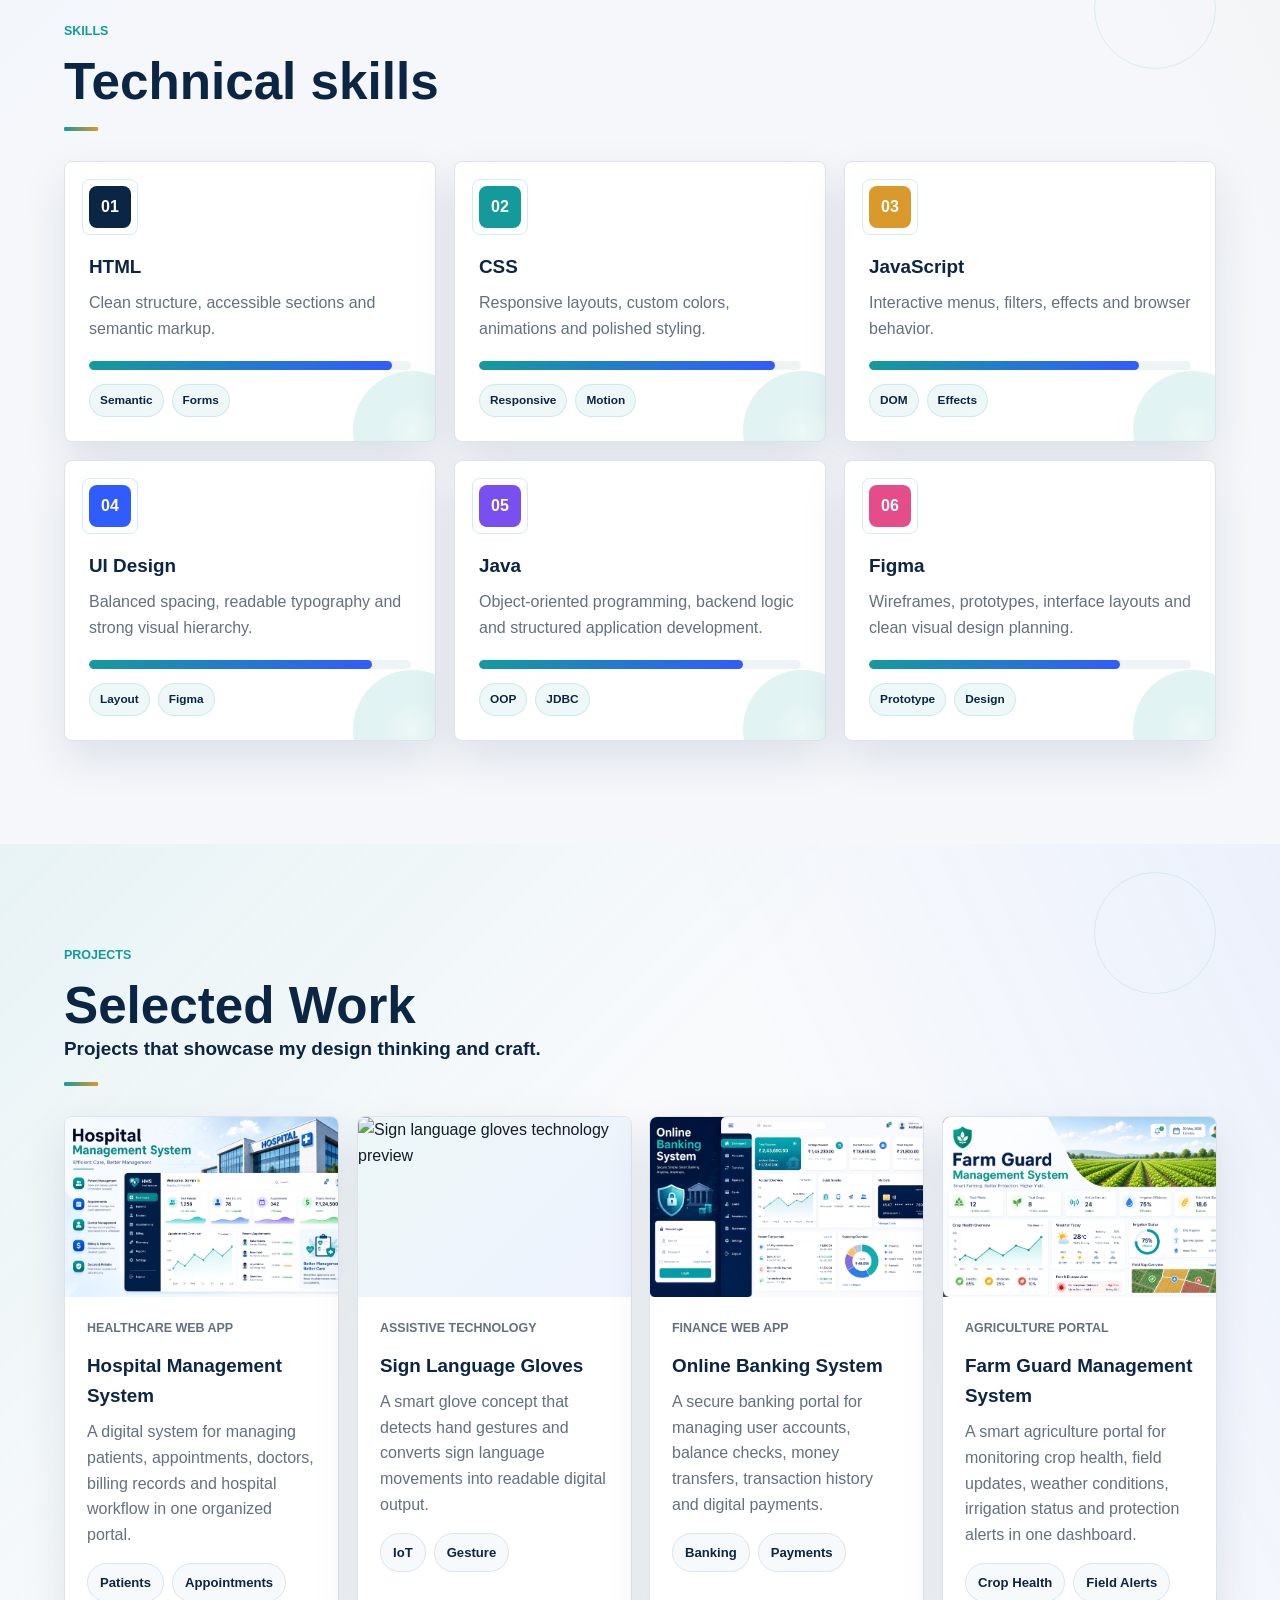
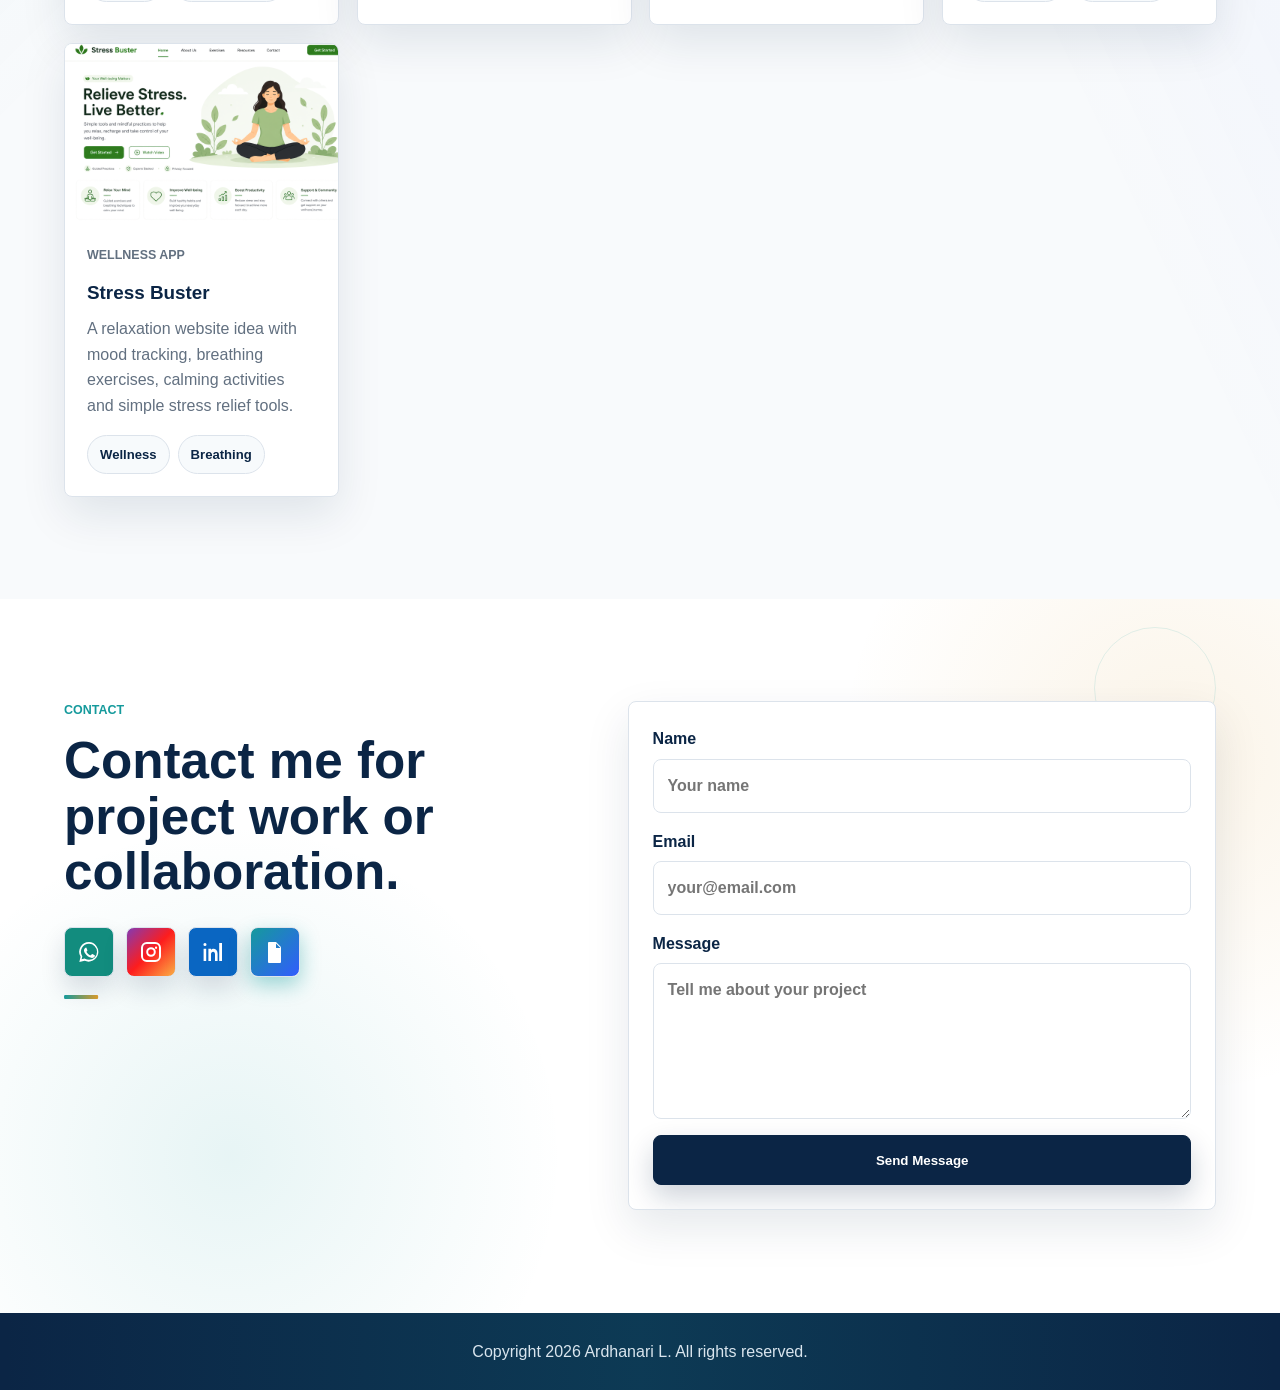
==== commit bd1586d6: "Revise personal introduction in index.html Updated personal description to reflect passion for softw" ====
--- a/docs/index.html
+++ b/docs/index.html
@@ -74,7 +74,9 @@
             <h2>About me</h2>
           </div>
           <p class="about-text">
-            I am Ardhanari L, an enthusiastic developer with interest in software and web development. I have knowledge in Java, JDBC, MySQL, HTML, CSS, and Java Swing. I enjoy creating projects, learning new skills, and improving my programming knowledge. My aim is to become a successful software developer and build useful applications.
+            <p>
+           Hello! I'm Ardhanari L, a passionate Software and Web Developer who enjoys creating simple, user-friendly, and innovative applications. I have a strong interest in programming and web technologies, and I am always eager to learn new skills and explore emerging trends in the tech industry. Building real-world projects helps me improve my problem-solving abilities and gain valuable practical experience. I enjoy turning creative ideas into functional digital solutions that make a positive impact. My goal is to continuously grow as a developer, contribute to meaningful projects, and build technology that helps people in their everyday lives.
+</p>
           </p>
           <div class="about-strip">
             <span>Clean Code</span>
--- a/docs/styles.css
+++ b/docs/styles.css
@@ -1141,6 +1141,15 @@
 
 .social-link.linkedin {
   background: #0a66c2;
+}
+.social-link.resume {
+  background: linear-gradient(135deg, var(--teal), var(--blue));
+  box-shadow: 0 8px 20px rgba(21, 154, 156, 0.4);
+}
+
+.social-link.resume:hover {
+  background: linear-gradient(135deg, var(--blue), var(--teal));
+  box-shadow: 0 14px 30px rgba(21, 154, 156, 0.55);
 }
 
 .contact-form {
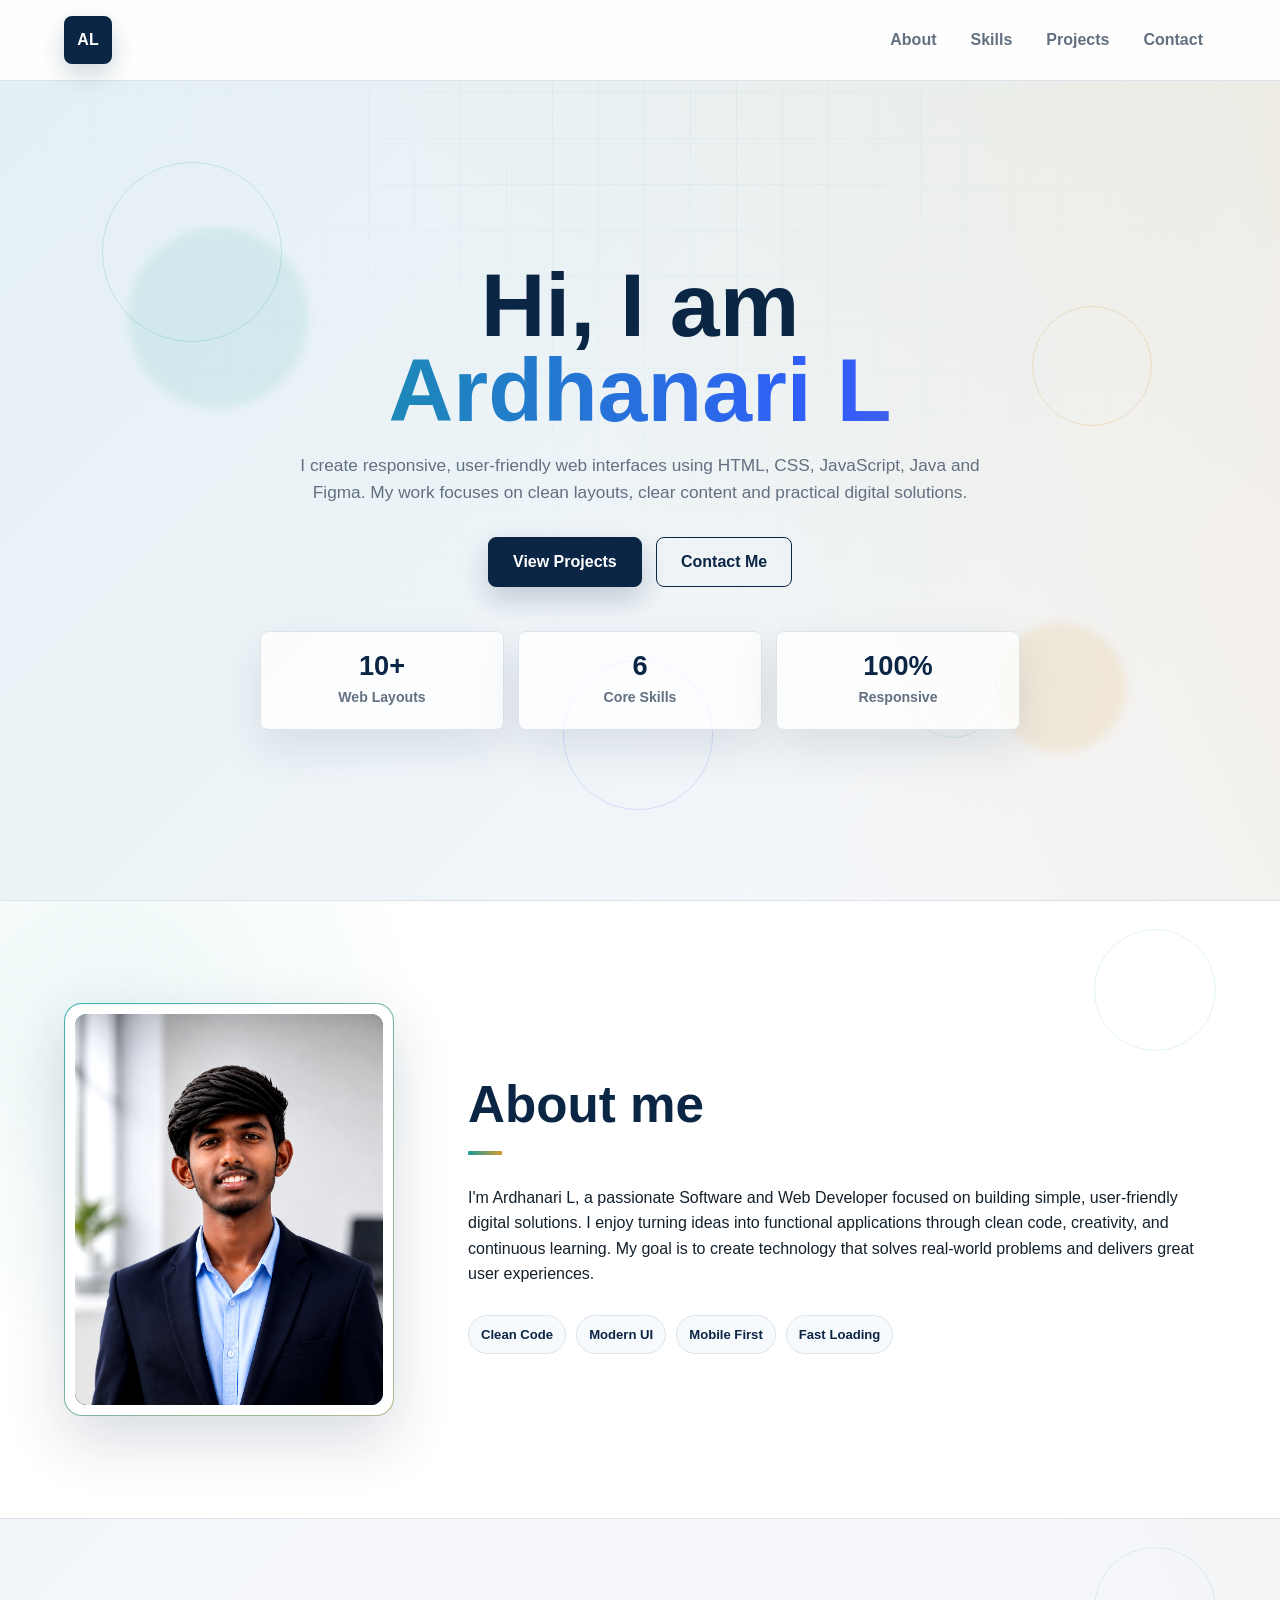
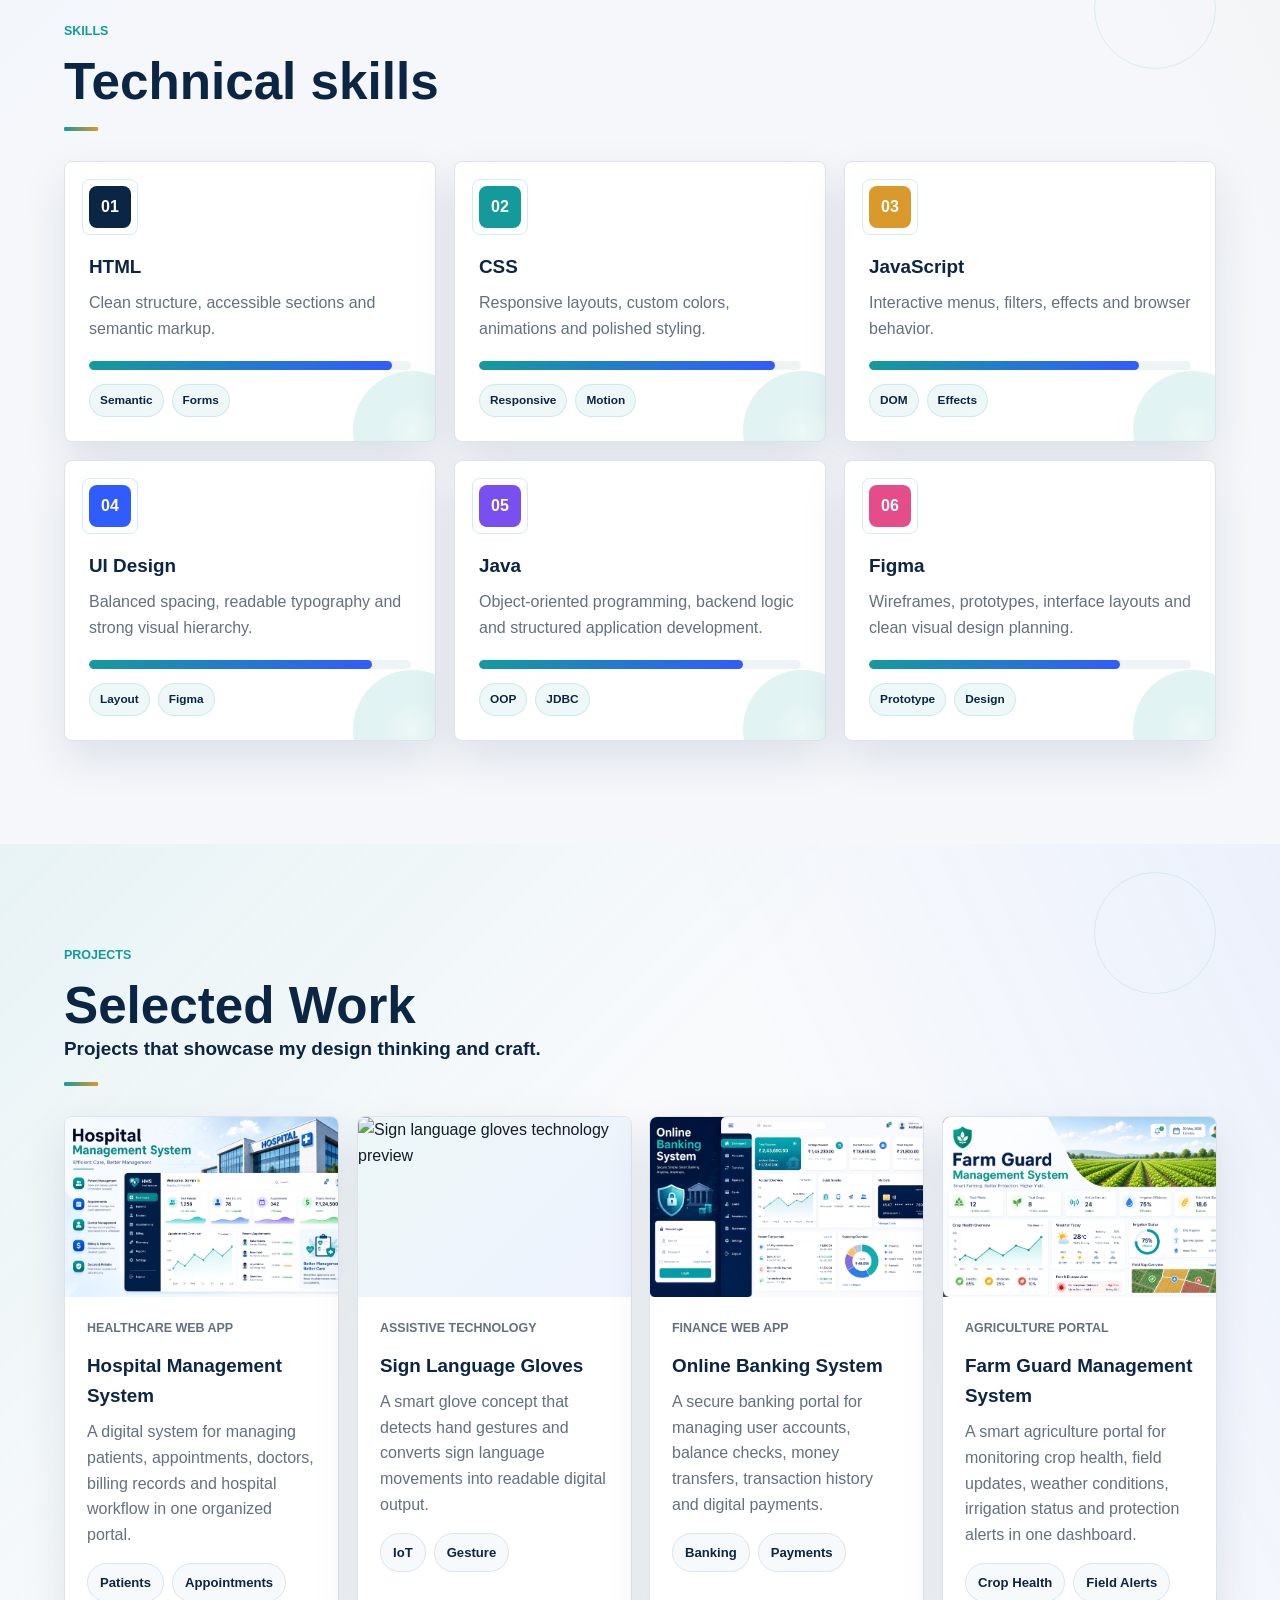
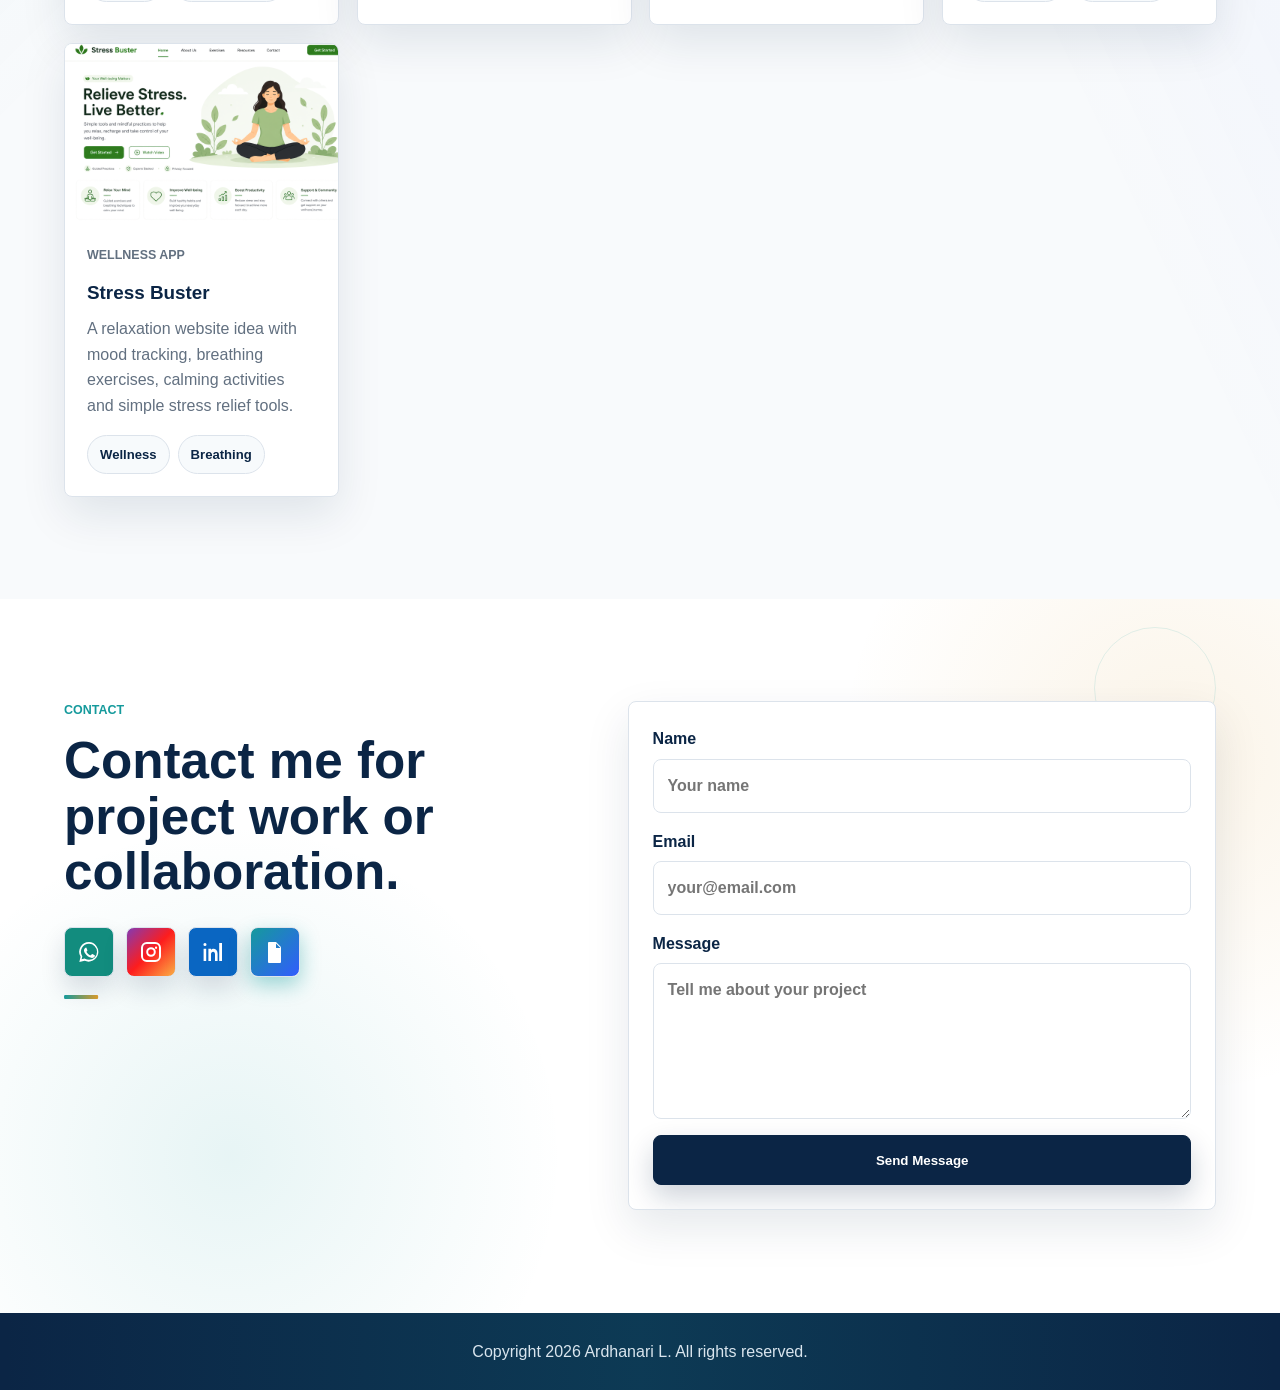
==== commit 95d74f32: "Revise About me section for clarity and conciseness Shortened and refined the personal introduction " ====
--- a/docs/index.html
+++ b/docs/index.html
@@ -75,9 +75,8 @@
           </div>
           <p class="about-text">
             <p>
-           Hello! I'm Ardhanari L, a passionate Software and Web Developer who enjoys creating simple, user-friendly, and innovative applications. I have a strong interest in programming and web technologies, and I am always eager to learn new skills and explore emerging trends in the tech industry. Building real-world projects helps me improve my problem-solving abilities and gain valuable practical experience. I enjoy turning creative ideas into functional digital solutions that make a positive impact. My goal is to continuously grow as a developer, contribute to meaningful projects, and build technology that helps people in their everyday lives.
-</p>
-          </p>
+        I'm Ardhanari L, a passionate Software and Web Developer focused on building simple, user-friendly digital solutions. I enjoy turning ideas into functional applications through clean code, creativity, and continuous learning. My goal is to create technology that solves real-world problems and delivers great user experiences.
+        </p>
           <div class="about-strip">
             <span>Clean Code</span>
             <span>Modern UI</span>
